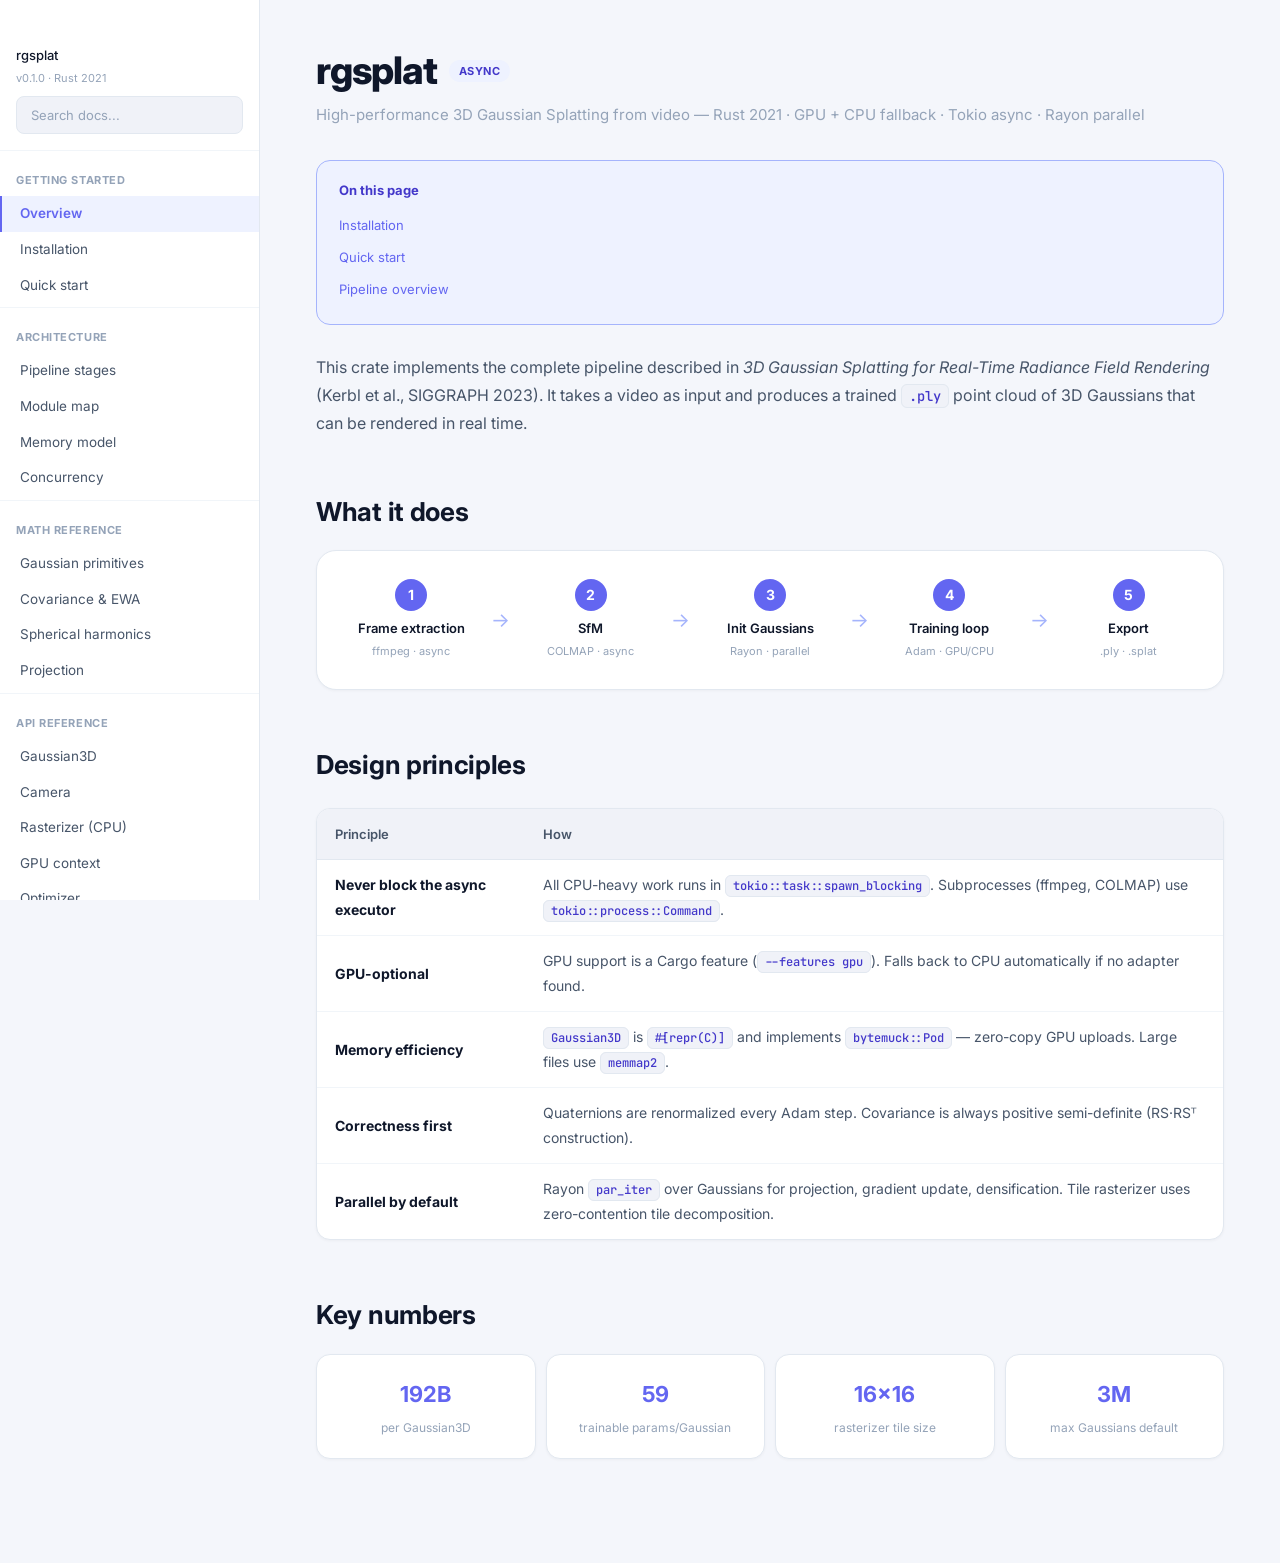
==== docs/index.html @ 570a6348 "renamed" ====
<!DOCTYPE html>
<html lang="en">
<head>
    <meta charset="UTF-8">
    <meta name="viewport" content="width=device-width, initial-scale=1.0">
    <title>Gaussian Splatting — Rust</title>
    <link rel="stylesheet" href="styles.css">
</head>
<body>
    <div class="doc-wrap">
        <nav class="sidebar">
            <div style="padding:16px 16px 8px">
                <div style="font-size:13px;font-weight:500;color:var(--text)">rgsplat</div>
                <div style="font-size:11px;color:var(--text-muted);margin-top:2px">v0.1.0 · Rust 2021</div>
            </div>
            <div class="search-bar">
                <input type="text" placeholder="Search docs..." oninput="searchDocs(this.value)" id="search-inp">
            </div>
            <div class="nav-section">
                <div class="sidebar-title">Getting started</div>
                <div class="nav-link active" onclick="showPage('overview',this)">Overview</div>
                <div class="nav-link" onclick="showPage('install',this)">Installation</div>
                <div class="nav-link" onclick="showPage('quickstart',this)">Quick start</div>
            </div>
            <div class="nav-section">
                <div class="sidebar-title">Architecture</div>
                <div class="nav-link" onclick="showPage('pipeline',this)">Pipeline stages</div>
                <div class="nav-link" onclick="showPage('modules',this)">Module map</div>
                <div class="nav-link" onclick="showPage('memory',this)">Memory model</div>
                <div class="nav-link" onclick="showPage('concurrency',this)">Concurrency</div>
            </div>
            <div class="nav-section">
                <div class="sidebar-title">Math reference</div>
                <div class="nav-link" onclick="showPage('math-gaussian',this)">Gaussian primitives</div>
                <div class="nav-link" onclick="showPage('math-covariance',this)">Covariance & EWA</div>
                <div class="nav-link" onclick="showPage('math-sh',this)">Spherical harmonics</div>
                <div class="nav-link" onclick="showPage('math-projection',this)">Projection</div>
            </div>
            <div class="nav-section">
                <div class="sidebar-title">API reference</div>
                <div class="nav-link" onclick="showPage('api-gaussian',this)">Gaussian3D</div>
                <div class="nav-link" onclick="showPage('api-camera',this)">Camera</div>
                <div class="nav-link" onclick="showPage('api-rasterizer',this)">Rasterizer (CPU)</div>
                <div class="nav-link" onclick="showPage('api-gpu',this)">GPU context</div>
                <div class="nav-link" onclick="showPage('api-optimizer',this)">Optimizer</div>
                <div class="nav-link" onclick="showPage('api-sfm',this)">SfM pipeline</div>
            </div>
            <div class="nav-section">
                <div class="sidebar-title">Shaders</div>
                <div class="nav-link" onclick="showPage('shader-wgsl',this)">splat.wgsl</div>
            </div>
            <div class="nav-section">
                <div class="sidebar-title">Config reference</div>
                <div class="nav-link" onclick="showPage('cfg-train',this)">TrainConfig</div>
                <div class="nav-link" onclick="showPage('cfg-features',this)">Cargo features</div>
            </div>
            <div class="nav-section">
                <div class="sidebar-title">Guides</div>
                <div class="nav-link" onclick="showPage('guide-gpu',this)">GPU vs CPU</div>
                <div class="nav-link" onclick="showPage('guide-python',this)">Python bindings</div>
                <div class="nav-link" onclick="showPage('guide-perf',this)">Performance tuning</div>
            </div>
        </nav>
    
        <main class="content">
    
            <!-- OVERVIEW -->
            <div class="page active" id="page-overview">
                <h1>rgsplat <span class="badge badge-async">async</span></h1>
                <p class="subtitle">High-performance 3D Gaussian Splatting from video — Rust 2021 · GPU + CPU fallback ·
                    Tokio async · Rayon parallel</p>
                <div class="toc">
                    <strong style="font-size:13px">On this page</strong>
                    <ul>
                        <li><a onclick="showPage('install',document.querySelector('[onclick*=install]'))">Installation</a>
                        </li>
                        <li><a onclick="showPage('quickstart',document.querySelector('[onclick*=quickstart]'))">Quick
                                start</a></li>
                        <li><a onclick="showPage('pipeline',document.querySelector('[onclick*=pipeline]'))">Pipeline
                                overview</a></li>
                    </ul>
                </div>
                <p>This crate implements the complete pipeline described in <em>3D Gaussian Splatting for Real-Time Radiance
                        Field Rendering</em> (Kerbl et al., SIGGRAPH 2023). It takes a video as input and produces a trained
                    <code>.ply</code> point cloud of 3D Gaussians that can be rendered in real time.</p>
                <h2>What it does</h2>
                <div class="pipeline-flow">
                    <div class="pf-step">
                        <div class="pf-num">1</div>
                        <div class="pf-name">Frame extraction</div>
                        <div class="pf-detail">ffmpeg · async</div>
                    </div>
                    <div class="pf-arrow">→</div>
                    <div class="pf-step">
                        <div class="pf-num">2</div>
                        <div class="pf-name">SfM</div>
                        <div class="pf-detail">COLMAP · async</div>
                    </div>
                    <div class="pf-arrow">→</div>
                    <div class="pf-step">
                        <div class="pf-num">3</div>
                        <div class="pf-name">Init Gaussians</div>
                        <div class="pf-detail">Rayon · parallel</div>
                    </div>
                    <div class="pf-arrow">→</div>
                    <div class="pf-step">
                        <div class="pf-num">4</div>
                        <div class="pf-name">Training loop</div>
                        <div class="pf-detail">Adam · GPU/CPU</div>
                    </div>
                    <div class="pf-arrow">→</div>
                    <div class="pf-step">
                        <div class="pf-num">5</div>
                        <div class="pf-name">Export</div>
                        <div class="pf-detail">.ply · .splat</div>
                    </div>
                </div>
                <h2>Design principles</h2>
                <div class="table-wrap">
                    <table>
                        <tr>
                            <th>Principle</th>
                            <th>How</th>
                        </tr>
                        <tr>
                            <td><strong>Never block the async executor</strong></td>
                            <td>All CPU-heavy work runs in <code>tokio::task::spawn_blocking</code>. Subprocesses (ffmpeg,
                                COLMAP) use <code>tokio::process::Command</code>.</td>
                        </tr>
                        <tr>
                            <td><strong>GPU-optional</strong></td>
                            <td>GPU support is a Cargo feature (<code>--features gpu</code>). Falls back to CPU
                                automatically if no adapter found.</td>
                        </tr>
                        <tr>
                            <td><strong>Memory efficiency</strong></td>
                            <td><code>Gaussian3D</code> is <code>#[repr(C)]</code> and implements <code>bytemuck::Pod</code>
                                — zero-copy GPU uploads. Large files use <code>memmap2</code>.</td>
                        </tr>
                        <tr>
                            <td><strong>Correctness first</strong></td>
                            <td>Quaternions are renormalized every Adam step. Covariance is always positive semi-definite
                                (RS·RSᵀ construction).</td>
                        </tr>
                        <tr>
                            <td><strong>Parallel by default</strong></td>
                            <td>Rayon <code>par_iter</code> over Gaussians for projection, gradient update, densification.
                                Tile rasterizer uses zero-contention tile decomposition.</td>
                        </tr>
                    </table>
                </div>
                <h2>Key numbers</h2>
                <div style="display:grid;grid-template-columns:repeat(4,1fr);gap:10px;margin:12px 0 24px">
                    <div class="param-card" style="text-align:center">
                        <div style="font-size:20px;font-weight:500;color:var(--accent)">192B</div>
                        <div style="font-size:11px;color:var(--text-muted);margin-top:4px">per Gaussian3D</div>
                    </div>
                    <div class="param-card" style="text-align:center">
                        <div style="font-size:20px;font-weight:500;color:var(--accent)">59</div>
                        <div style="font-size:11px;color:var(--text-muted);margin-top:4px">trainable
                            params/Gaussian</div>
                    </div>
                    <div class="param-card" style="text-align:center">
                        <div style="font-size:20px;font-weight:500;color:var(--accent)">16×16</div>
                        <div style="font-size:11px;color:var(--text-muted);margin-top:4px">rasterizer tile size
                        </div>
                    </div>
                    <div class="param-card" style="text-align:center">
                        <div style="font-size:20px;font-weight:500;color:var(--accent)">3M</div>
                        <div style="font-size:11px;color:var(--text-muted);margin-top:4px">max Gaussians default
                        </div>
                    </div>
                </div>
            </div>
    
            <!-- INSTALL -->
            <div class="page" id="page-install">
                <h1>Installation</h1>
                <p class="subtitle">Prerequisites and build configurations</p>
                <h2>System requirements</h2>
                <div class="table-wrap">
                    <table>
                        <tr>
                            <th>Dependency</th>
                            <th>Required for</th>
                            <th>Install</th>
                        </tr>
                        <tr>
                            <td><code>Rust ≥ 1.75</code></td>
                            <td>Everything</td>
                            <td><code>rustup update stable</code></td>
                        </tr>
                        <tr>
                            <td><code>ffmpeg</code></td>
                            <td>Frame extraction</td>
                            <td><code>apt install ffmpeg</code> / <code>brew install ffmpeg</code></td>
                        </tr>
                        <tr>
                            <td><code>colmap</code></td>
                            <td>Structure from Motion</td>
                            <td><a href="https://colmap.github.io/install.html">colmap.github.io/install</a></td>
                        </tr>
                        <tr>
                            <td><code>OpenBLAS</code></td>
                            <td>ndarray-linalg</td>
                            <td><code>apt install libopenblas-dev</code></td>
                        </tr>
                        <tr>
                            <td>Vulkan / Metal / DX12 driver</td>
                            <td>GPU mode only</td>
                            <td>OS-specific GPU driver</td>
                        </tr>
                        <tr>
                            <td><code>Python ≥ 3.9</code> + maturin</td>
                            <td>Python bindings</td>
                            <td><code>pip install maturin</code></td>
                        </tr>
                    </table>
                </div>
                <h2>Build variants</h2>
                <pre><span class="highlight-cmt"># CPU-only (default, no GPU driver needed)</span>
    cargo build --release
    
    <span class="highlight-cmt"># With GPU support (wgpu / WGSL compute shaders)</span>
    cargo build --release --features gpu
    
    <span class="highlight-cmt"># With ffmpeg bindings (optional, alternative to subprocess approach)</span>
    cargo build --release --features video
    
    <span class="highlight-cmt"># Full build: GPU + video + Python FFI</span>
    cargo build --release --features full
    
    <span class="highlight-cmt"># Python wheel (requires maturin)</span>
    maturin build --release --features python</pre>
                <h2>Add as library dependency</h2>
                <pre>[dependencies]
    rgsplat = { git = <span class="highlight-str">"https://github.com/your-org/rgsplat"</span>, features = [<span class="highlight-str">"gpu"</span>] }</pre>
                <div class="callout">
                    <p>On Linux with NVIDIA GPUs, the Vulkan backend gives the best compute performance. On macOS, wgpu uses
                        Metal automatically — no additional setup needed.</p>
                </div>
            </div>
    
            <!-- QUICKSTART -->
            <div class="page" id="page-quickstart">
                <h1>Quick start</h1>
                <p class="subtitle">From video to trained Gaussians in one call</p>
                <h2>CLI</h2>
                <pre><span class="highlight-cmt"># Basic run (CPU mode)</span>
    rgsplat --input my_scene.mp4 --output ./output
    
    <span class="highlight-cmt"># GPU mode, 2fps extraction, 30k iterations</span>
    rgsplat --input my_scene.mp4 --output ./output --gpu --fps 2 --iters 30000
    
    <span class="highlight-cmt"># Override training hyper-parameters</span>
    rgsplat --input scene.mp4 --output ./out \
      --gpu \
      --lr-position 0.00016 \
      --densify-from 500 \
      --densify-until 15000 \
      --max-gaussians 2000000
    
    <span class="highlight-cmt"># View all flags</span>
    rgsplat --help</pre>
                <h2>Rust API</h2>
                <pre><span class="highlight-kw">use</span> rgsplat::pipeline::{Pipeline, PipelineConfig};
    
    <span class="highlight-kw">#[tokio::main]</span>
    <span class="highlight-kw">async fn</span> <span class="highlight-ty">main</span>() -> anyhow::Result<()> {
        <span class="highlight-kw">let</span> cfg = PipelineConfig::from_video(
            <span class="highlight-str">"scene.mp4"</span>,
            <span class="highlight-str">"./output"</span>,
        );
    
        <span class="highlight-kw">let</span> pipeline = Pipeline::new(cfg).<span class="highlight-kw">await</span>?;
        <span class="highlight-kw">let</span> output_ply = pipeline.run().<span class="highlight-kw">await</span>?;
    
        println!(<span class="highlight-str">"Done: {:?}"</span>, output_ply);
        Ok(())
    }</pre>
                <h2>Customise config</h2>
                <pre><span class="highlight-kw">let mut</span> cfg = PipelineConfig::from_video(<span class="highlight-str">"scene.mp4"</span>, <span class="highlight-str">"./out"</span>);
    cfg.extract_fps = <span class="highlight-num">3.0</span>;          <span class="highlight-cmt">// frames per second to extract</span>
    cfg.use_gpu = <span class="highlight-kw">true</span>;              <span class="highlight-cmt">// enable GPU if available</span>
    cfg.train.num_iterations = <span class="highlight-num">15_000</span>;
    cfg.train.max_gaussians = <span class="highlight-num">1_000_000</span>;
    cfg.bg_color = [<span class="highlight-num">1.0</span>, <span class="highlight-num">1.0</span>, <span class="highlight-num">1.0</span>]; <span class="highlight-cmt">// white background</span>
    cfg.save_interval = <span class="highlight-num">2000</span>;        <span class="highlight-cmt">// checkpoint every 2k iters</span></pre>
                <h2>Expected output layout</h2>
                <pre>output/
    ├── frames/          <span class="highlight-cmt"># Extracted PNG frames</span>
    │   ├── frame_000001.png
    │   └── ...
    ├── colmap/          <span class="highlight-cmt"># COLMAP workspace</span>
    │   ├── colmap.db
    │   └── sparse/0/
    │       ├── cameras.bin
    │       ├── images.bin
    │       └── points3D.bin
    ├── ckpt_005000.ply  <span class="highlight-cmt"># Periodic checkpoints</span>
    ├── ckpt_010000.ply
    └── output.ply       <span class="highlight-cmt"># Final trained splat</span></pre>
            </div>
    
            <!-- PIPELINE STAGES -->
            <div class="page" id="page-pipeline">
                <h1>Pipeline stages</h1>
                <p class="subtitle">What happens inside <code>Pipeline::run()</code></p>
                <h2>Stage 1 — Frame extraction</h2>
                <p>Calls <code>ffmpeg</code> as an async subprocess. Non-blocking: the Tokio runtime handles other tasks
                    while ffmpeg runs.</p>
                <pre>sfm::extract_frames(&video_path, &frames_dir, fps).await?</pre>
                <div class="table-wrap">
                    <table>
                        <tr>
                            <th>Parameter</th>
                            <th>Default</th>
                            <th>Notes</th>
                        </tr>
                        <tr>
                            <td><code>fps</code></td>
                            <td>2.0</td>
                            <td>2 frames/sec balances coverage vs COLMAP cost. Increase for fast-moving scenes.</td>
                        </tr>
                        <tr>
                            <td>Output format</td>
                            <td>PNG (-qscale:v 1)</td>
                            <td>Highest quality; lossless SIFT features.</td>
                        </tr>
                    </table>
                </div>
                <h2>Stage 2 — Structure from Motion (COLMAP)</h2>
                <p>Runs three COLMAP passes in sequence, all as async subprocesses:</p>
                <div class="table-wrap">
                    <table>
                        <tr>
                            <th>Pass</th>
                            <th>COLMAP command</th>
                            <th>What it does</th>
                        </tr>
                        <tr>
                            <td>1</td>
                            <td><code>feature_extractor</code></td>
                            <td>SIFT keypoint detection on every frame</td>
                        </tr>
                        <tr>
                            <td>2</td>
                            <td><code>exhaustive_matcher</code></td>
                            <td>Match features between all frame pairs</td>
                        </tr>
                        <tr>
                            <td>3</td>
                            <td><code>mapper</code></td>
                            <td>Incremental SfM → camera poses + sparse 3D points</td>
                        </tr>
                    </table>
                </div>
                <div class="warn-box">
                    <p>COLMAP is the main bottleneck. For a 100-frame sequence, expect 5–15 minutes on CPU. Use
                        <code>--gpu</code> to enable GPU SIFT and GPU matching — roughly 5× faster.</p>
                </div>
                <h2>Stage 3 — Gaussian initialisation</h2>
                <p>Parses COLMAP binary files (<code>points3D.bin</code>, <code>cameras.bin</code>) and converts each SfM
                    point into a <code>Gaussian3D</code>:</p>
                <div class="table-wrap">
                    <table>
                        <tr>
                            <th>Parameter</th>
                            <th>Initial value</th>
                            <th>Derivation</th>
                        </tr>
                        <tr>
                            <td>Position</td>
                            <td>SfM xyz</td>
                            <td>Direct copy</td>
                        </tr>
                        <tr>
                            <td>Color (SH DC)</td>
                            <td>SfM RGB</td>
                            <td><code>(linear(r) - 0.5) × SH_C0_INV</code></td>
                        </tr>
                        <tr>
                            <td>Scale (isotropic)</td>
                            <td>mean NN distance</td>
                            <td>K=3 nearest neighbours via spatial sort</td>
                        </tr>
                        <tr>
                            <td>Rotation</td>
                            <td>identity quaternion</td>
                            <td>[1, 0, 0, 0]</td>
                        </tr>
                        <tr>
                            <td>Opacity</td>
                            <td>logit(0.1) ≈ −2.2</td>
                            <td>10% opacity, optimised during training</td>
                        </tr>
                    </table>
                </div>
                <h2>Stage 4 — Training loop</h2>
                <p>30 000 iterations (default). Each iteration:</p>
                <pre>Pick random camera → Render (GPU or CPU) → Compute L1+D-SSIM loss
    → Backward pass (per-Gaussian gradients) → Adam step → [Densify/Prune every 100 iters]</pre>
                <p>Key events during training:</p>
                <div class="table-wrap">
                    <table>
                        <tr>
                            <th>Iteration range</th>
                            <th>Event</th>
                        </tr>
                        <tr>
                            <td>500 – 15 000</td>
                            <td>Adaptive densification window (clone + split)</td>
                        </tr>
                        <tr>
                            <td>Every 3 000</td>
                            <td>Opacity reset — forces re-learning of which Gaussians are real</td>
                        </tr>
                        <tr>
                            <td>Every 5 000</td>
                            <td>Checkpoint save to <code>ckpt_NNNNNN.ply</code> (async, non-blocking)</td>
                        </tr>
                    </table>
                </div>
                <h2>Stage 5 — Export</h2>
                <p>Saves a PLY point cloud where each Gaussian is a point with custom properties (position, rotation, scale,
                    opacity, 48 SH coefficients). Compatible with standard Gaussian Splatting viewers.</p>
            </div>
    
            <!-- MODULE MAP -->
            <div class="page" id="page-modules">
                <h1>Module map</h1>
                <p class="subtitle">Every source file and what it owns</p>
                <div class="module-card">
                    <div class="module-title">math</div>
                    <div class="module-path">src/math/mod.rs · src/math/projection.rs · src/math/sh.rs</div>
                    <div class="module-desc">Core mathematical types and functions. <code>Gaussian3D</code> struct,
                        <code>Camera</code>, <code>sigmoid</code>, <code>logit</code>, <code>softplus</code>. No I/O, no
                        async, no allocations beyond struct construction.</div>
                </div>
                <div class="module-card">
                    <div class="module-title">math::projection</div>
                    <div class="module-path">src/math/projection.rs</div>
                    <div class="module-desc">EWA covariance projection (3D → 2D), perspective matrix construction,
                        Gribb-Hartmann frustum plane extraction, sphere-frustum culling, Gaussian screen-space AABB.</div>
                </div>
                <div class="module-card">
                    <div class="module-title">math::sh</div>
                    <div class="module-path">src/math/sh.rs</div>
                    <div class="module-desc">Degree-3 real spherical harmonics evaluation. SH constants <code>SH_C0</code>,
                        <code>SH_C1</code>, <code>SH_C2[5]</code>, <code>SH_C3[7]</code>. <code>eval_sh_deg3</code> takes 48
                        coefficients and a view direction, returns RGB.</div>
                </div>
                <div class="module-card">
                    <div class="module-title">cpu::rasterizer</div>
                    <div class="module-path">src/cpu/rasterizer.rs</div>
                    <div class="module-desc">Tile-based alpha-compositing Gaussian rasterizer. Projects all Gaussians, sorts
                        by depth, decomposes screen into 16×16 tiles, assigns Gaussians to tiles, Rayon-parallel raster per
                        tile. Returns a <code>Framebuffer</code> (RGBA f32 linear).</div>
                </div>
                <div class="module-card">
                    <div class="module-title">gpu</div>
                    <div class="module-path">src/gpu/mod.rs · src/gpu/context.rs</div>
                    <div class="module-desc">wgpu device/queue initialisation, buffer upload helpers, async GPU readback.
                        Feature-gated behind <code>--features gpu</code>. <code>gpu_available()</code> probes the system
                        without panicking.</div>
                </div>
                <div class="module-card">
                    <div class="module-title">pipeline::sfm</div>
                    <div class="module-path">src/pipeline/sfm.rs</div>
                    <div class="module-desc">Frame extraction (ffmpeg), COLMAP invocation, COLMAP binary parser
                        (<code>points3D.bin</code>, <code>cameras.bin</code>), Gaussian initialisation from SfM points
                        including nearest-neighbour scale estimation.</div>
                </div>
                <div class="module-card">
                    <div class="module-title">pipeline::optimizer</div>
                    <div class="module-path">src/pipeline/optimizer.rs</div>
                    <div class="module-desc">Adam optimiser state (<code>AdamState</code>), <code>adam_step</code>, adaptive
                        densification (<code>densify_and_prune</code>: split + clone + prune), opacity reset.
                        <code>TrainConfig</code> with all hyper-parameters.</div>
                </div>
                <div class="module-card">
                    <div class="module-title">pipeline (orchestrator)</div>
                    <div class="module-path">src/pipeline/mod.rs</div>
                    <div class="module-desc">Top-level <code>Pipeline</code> struct. Owns <code>PipelineConfig</code> and
                        optional <code>GpuContext</code>. <code>Pipeline::run()</code> sequences all 5 stages. All heavy
                        work dispatched with <code>spawn_blocking</code>.</div>
                </div>
                <div class="module-card">
                    <div class="module-title">shaders/splat.wgsl</div>
                    <div class="module-path">shaders/splat.wgsl</div>
                    <div class="module-desc">WGSL compute shader with two entry points: <code>@compute fn project</code>
                        (Gaussian → SplatInfo2D, 256 threads/workgroup) and <code>@compute fn rasterize</code> (tile raster,
                        16×16 threads/workgroup).</div>
                </div>
            </div>
    
            <!-- MEMORY MODEL -->
            <div class="page" id="page-memory">
                <h1>Memory model</h1>
                <p class="subtitle">How data is stored and moved through the pipeline</p>
                <h2>Gaussian3D memory layout</h2>
                <p><code>Gaussian3D</code> is <code>#[repr(C)]</code> with explicit field ordering to minimise padding and
                    allow zero-copy GPU uploads via <code>bytemuck::Pod</code>.</p>
                <div class="table-wrap">
                    <table>
                        <tr>
                            <th>Field</th>
                            <th>Type</th>
                            <th>Bytes</th>
                            <th>Purpose</th>
                        </tr>
                        <tr>
                            <td><code>position</code></td>
                            <td>[f32; 3]</td>
                            <td>12</td>
                            <td>World-space centre μ</td>
                        </tr>
                        <tr>
                            <td><code>opacity_logit</code></td>
                            <td>f32</td>
                            <td>4</td>
                            <td>Pre-sigmoid opacity (avoids gradient vanishing)</td>
                        </tr>
                        <tr>
                            <td><code>rotation</code></td>
                            <td>[f32; 4]</td>
                            <td>16</td>
                            <td>Unit quaternion [w,x,y,z]</td>
                        </tr>
                        <tr>
                            <td><code>log_scale</code></td>
                            <td>[f32; 3]</td>
                            <td>12</td>
                            <td>Log scale — exp gives positive scale</td>
                        </tr>
                        <tr>
                            <td><em>(padding)</em></td>
                            <td>—</td>
                            <td>4</td>
                            <td>Align to 16B for GPU vec4 alignment</td>
                        </tr>
                        <tr>
                            <td><code>sh_coeffs</code></td>
                            <td>[f32; 48]</td>
                            <td>192</td>
                            <td>16 SH coefficients × 3 RGB channels</td>
                        </tr>
                        <tr>
                            <td colspan="2"><strong>Total</strong></td>
                            <td><strong>240B</strong></td>
                            <td></td>
                        </tr>
                    </table>
                </div>
                <h2>Allocation strategy</h2>
                <div class="table-wrap">
                    <table>
                        <tr>
                            <th>Data</th>
                            <th>Strategy</th>
                            <th>Why</th>
                        </tr>
                        <tr>
                            <td>Gaussian array</td>
                            <td><code>Vec&lt;Gaussian3D&gt;</code></td>
                            <td>Contiguous — good cache locality, SIMD-friendly, direct GPU upload with
                                <code>bytemuck::cast_slice</code></td>
                        </tr>
                        <tr>
                            <td>Adam state (m1/m2)</td>
                            <td><code>Vec&lt;f32&gt;</code> flat arrays</td>
                            <td>Indexed as <code>[gaussian_idx * 59 + param_idx]</code> — avoids pointer indirection</td>
                        </tr>
                        <tr>
                            <td>Framebuffer</td>
                            <td><code>Vec&lt;f32&gt;</code> RGBA</td>
                            <td>Single allocation, passed to GPU or tile rasterizer</td>
                        </tr>
                        <tr>
                            <td>Large binary files (COLMAP)</td>
                            <td><code>memmap2::Mmap</code></td>
                            <td>OS-managed paging — only touched pages loaded into RAM</td>
                        </tr>
                        <tr>
                            <td>Tile pixel buffers</td>
                            <td>Stack (<code>[f32; 16×16×4]</code>)</td>
                            <td>Per-rayon-thread, no heap allocation in hot loop</td>
                        </tr>
                    </table>
                </div>
                <h2>GPU buffer flow</h2>
                <pre>Vec&lt;Gaussian3D&gt;
      → bytemuck::cast_slice (zero-copy view)
      → wgpu STORAGE buffer (COPY_DST | COPY_SRC)
      → compute shader: project pass
      → SplatInfo2D STORAGE buffer
      → radix sort (depth keys)
      → compute shader: rasterize pass
      → texture_storage_2d (rgba8unorm)
      → readback buffer (MAP_READ)
      → Vec&lt;u8&gt; on CPU</pre>
                <div class="callout">
                    <p>GPU buffer uploads use <code>DeviceExt::create_buffer_init</code> — one <code>memcpy</code> from CPU
                        slice to VRAM, no intermediate staging buffer allocation needed in application code.</p>
                </div>
            </div>
    
            <!-- CONCURRENCY -->
            <div class="page" id="page-concurrency">
                <h1>Concurrency model</h1>
                <p class="subtitle">How the pipeline stays non-blocking end-to-end</p>
                <h2>Thread roles</h2>
                <div class="table-wrap">
                    <table>
                        <tr>
                            <th>Thread pool</th>
                            <th>Used for</th>
                            <th>Size</th>
                        </tr>
                        <tr>
                            <td>Tokio async executor</td>
                            <td>Orchestration, subprocess I/O, GPU submission futures</td>
                            <td>Tokio default (num CPUs)</td>
                        </tr>
                        <tr>
                            <td>Tokio blocking pool</td>
                            <td>CPU-heavy Rust code: projection, Adam step, densification, parsing</td>
                            <td>512 (Tokio default max)</td>
                        </tr>
                        <tr>
                            <td>Rayon thread pool</td>
                            <td>Data parallelism within a blocking task: <code>par_iter</code> over Gaussians, tile
                                rasterizer</td>
                            <td>num CPUs</td>
                        </tr>
                    </table>
                </div>
                <h2>Key async boundaries</h2>
                <pre><span class="highlight-cmt">// This blocks the thread for ~minutes — must be spawn_blocking</span>
    <span class="highlight-kw">let</span> (gaussians, cameras) = tokio::task::spawn_blocking(<span class="highlight-kw">move</span> || {
        load_sfm_output(&workspace)
    }).await??;
    
    <span class="highlight-cmt">// Render runs in blocking pool, GPU future awaits in async context</span>
    <span class="highlight-kw">let</span> rendered = task::spawn_blocking(<span class="highlight-kw">move</span> || {
        cpu::rasterizer::rasterize(&gaussians, &camera, bg)
    }).await?;
    
    <span class="highlight-cmt">// Checkpoint saves don't block the training loop</span>
    task::spawn(async <span class="highlight-kw">move</span> {
        task::spawn_blocking(<span class="highlight-kw">move</span> || save_ply(&g, &path)).await
    });</pre>
                <h2>Tile rasterizer zero-contention design</h2>
                <p>The screen is divided into 16×16 tiles. Each tile writes to a disjoint range of the output pixel buffer.
                    Rayon iterates over tiles in parallel with no mutexes needed — a single <code>unsafe</code> pointer
                    write is used with a safety invariant that's trivially verified (each pixel belongs to exactly one
                    tile).</p>
                <div class="callout">
                    <p>The unsafe tile write is the only <code>unsafe</code> block in the codebase. It replaces what would
                        otherwise be per-pixel <code>Mutex</code> contention with a guaranteed-disjoint memory partition.
                    </p>
                </div>
            </div>
    
            <!-- MATH: GAUSSIAN PRIMITIVES -->
            <div class="page" id="page-math-gaussian">
                <h1>Gaussian primitives</h1>
                <p class="subtitle">The mathematical object at the core of 3DGS</p>
                <h2>The 3D Gaussian function</h2>
                <p>Each scene primitive is a 3D Gaussian density function centred at μ with covariance Σ:</p>
                <div class="math-block">G(x) = exp(−½ (x − μ)ᵀ Σ⁻¹ (x − μ))</div>
                <h2>Covariance factorisation</h2>
                <p>Σ is parameterised as the product of a rotation matrix R and a diagonal scale matrix S, ensuring Σ is
                    always positive semi-definite:</p>
                <div class="math-block">Σ = R · S · Sᵀ · Rᵀ = (RS)(RS)ᵀ</div>
                <p>In code, R is stored as a unit quaternion and S as log-scale (so optimisation can take unconstrained
                    steps):</p>
                <pre><span class="highlight-cmt">// Decode scale: always positive</span>
    s = [log_scale[0].exp(), log_scale[1].exp(), log_scale[2].exp()]
    
    <span class="highlight-cmt">// Decode opacity: always in (0, 1)</span>
    α = sigmoid(opacity_logit) = 1 / (1 + exp(−opacity_logit))</pre>
                <h2>Why logit/log parameterisation?</h2>
                <p>Adam takes unconstrained gradient steps. If we stored opacity directly as a float in (0,1), a gradient
                    step could push it outside the valid range. Storing the logit (inverse sigmoid) means any real number is
                    valid, and we decode to (0,1) at evaluation time. Same for scale — storing log-scale means any real
                    number decodes to a positive scale via <code>exp</code>.</p>
                <h2>Trainable parameters per Gaussian</h2>
                <div class="table-wrap">
                    <table>
                        <tr>
                            <th>Parameter</th>
                            <th>Raw storage</th>
                            <th>Decoded form</th>
                            <th>Count</th>
                        </tr>
                        <tr>
                            <td>Position μ</td>
                            <td>f32[3]</td>
                            <td>World xyz</td>
                            <td>3</td>
                        </tr>
                        <tr>
                            <td>Rotation</td>
                            <td>f32[4] quaternion</td>
                            <td>3×3 rotation matrix R</td>
                            <td>4</td>
                        </tr>
                        <tr>
                            <td>Scale</td>
                            <td>f32[3] log</td>
                            <td>exp → positive scale</td>
                            <td>3</td>
                        </tr>
                        <tr>
                            <td>Opacity</td>
                            <td>f32 logit</td>
                            <td>sigmoid → (0,1)</td>
                            <td>1</td>
                        </tr>
                        <tr>
                            <td>SH coefficients</td>
                            <td>f32[48]</td>
                            <td>16 coeffs × 3 channels</td>
                            <td>48</td>
                        </tr>
                        <tr>
                            <td colspan="3"><strong>Total</strong></td>
                            <td><strong>59</strong></td>
                        </tr>
                    </table>
                </div>
            </div>
    
            <!-- MATH: COVARIANCE & EWA -->
            <div class="page" id="page-math-covariance">
                <h1>Covariance projection (EWA)</h1>
                <p class="subtitle">Mapping 3D Gaussian ellipsoids to 2D screen splats</p>
                <h2>The EWA splatting formula</h2>
                <p>Based on Zwicker et al. 2001. The 2D screen covariance is:</p>
                <div class="math-block">Σ′₂D = J · W · Σ₃D · Wᵀ · Jᵀ</div>
                <p>where W is the view rotation (upper-left 3×3 of the view matrix) and J is the affine approximation
                    Jacobian of the perspective projection at the Gaussian centre:</p>
                <div class="math-block">J = [ fx/tz 0 −fx·tx/tz² ]<br> [ 0 fy/tz −fy·ty/tz² ]<br> [ 0 0 0 ]</div>
                <h2>Conic representation</h2>
                <p>For rasterization, we store the inverse 2×2 covariance (the <em>conic</em>) to avoid a matrix inverse at
                    every pixel:</p>
                <div class="math-block">Σ⁻¹ = 1/det · [ c −b ] where Σ = [ a b ]<br> [ −b a ] [ b c ]</div>
                <p>Gaussian evaluation at pixel (dx, dy) from the centre:</p>
                <div class="math-block">power = −½ (a·dx² + 2b·dx·dy + c·dy²)<br>alpha = σ(opacity_logit) · exp(power)</div>
                <h2>Low-pass anti-aliasing filter</h2>
                <p>A 0.3-pixel constant is added to the diagonal of Σ′₂D before inversion. This prevents Gaussian splats
                    from becoming sub-pixel (infinitely sharp) and causing aliasing:</p>
                <pre>sigma_2d[(0,0)] += <span class="highlight-num">0.3</span>;
    sigma_2d[(1,1)] += <span class="highlight-num">0.3</span>;</pre>
                <h2>Screen-space AABB</h2>
                <p>The tight bounding box of the Gaussian splat (n_sigma = 3, covering 99.7% of density) is computed from
                    the eigenvalues of the 2×2 covariance:</p>
                <pre>mid = (a + c) / 2
    disc = sqrt(((a−c)/2)² + b²)
    λ₁ = mid + disc  (largest eigenvalue)
    λ₂ = mid − disc
    r = n_sigma × sqrt(max(λ₁, λ₂))</pre>
            </div>
    
            <!-- MATH: SH -->
            <div class="page" id="page-math-sh">
                <h1>Spherical harmonics</h1>
                <p class="subtitle">View-dependent colour via degree-3 real SH basis</p>
                <h2>What SH gives us</h2>
                <p>Each Gaussian can emit different colour depending on the viewing direction — mimicking specular
                    highlights, subsurface scattering, and non-Lambertian surfaces. The colour for view direction
                    <strong>d</strong> is:</p>
                <div class="math-block">c(d) = Σ_{l=0}^{3} Σ_{m=−l}^{l} k_{lm} · Y_{lm}(d)</div>
                <h2>Coefficient layout</h2>
                <p>48 floats per Gaussian: 16 SH coefficients × 3 RGB channels, stored channel-major:</p>
                <pre>sh_coeffs[0..16]  = Red channel (l=0 to l=3)
    sh_coeffs[16..32] = Green channel
    sh_coeffs[32..48] = Blue channel</pre>
                <h2>Degree 0 (DC term)</h2>
                <p>The degree-0 term gives a view-independent base colour:</p>
                <div class="math-block">c_dc = 0.5 + SH_C0 · k₀₀, SH_C0 = 1 / (2√π) ≈ 0.2821</div>
                <h2>Constants</h2>
                <div class="table-wrap">
                    <table>
                        <tr>
                            <th>Degree</th>
                            <th>Count</th>
                            <th>Constant(s)</th>
                        </tr>
                        <tr>
                            <td>l=0</td>
                            <td>1</td>
                            <td><code>SH_C0 = 0.28209479</code></td>
                        </tr>
                        <tr>
                            <td>l=1</td>
                            <td>3</td>
                            <td><code>SH_C1 = 0.48860251</code></td>
                        </tr>
                        <tr>
                            <td>l=2</td>
                            <td>5</td>
                            <td><code>SH_C2[0..5]</code></td>
                        </tr>
                        <tr>
                            <td>l=3</td>
                            <td>7</td>
                            <td><code>SH_C3[0..7]</code></td>
                        </tr>
                    </table>
                </div>
                <h2>Learning rate</h2>
                <p>Higher-degree SH coefficients use a 20× smaller learning rate than the DC term, preventing high-frequency
                    colour noise from appearing early in training:</p>
                <pre>lr_sh_dc   = <span class="highlight-num">0.0025</span>
    lr_sh_rest = lr_sh_dc / <span class="highlight-num">20.0</span> = <span class="highlight-num">0.000125</span></pre>
            </div>
    
            <!-- MATH: PROJECTION -->
            <div class="page" id="page-math-projection">
                <h1>Camera & projection</h1>
                <p class="subtitle">Pinhole camera model, NDC mapping, frustum culling</p>
                <h2>Pinhole camera model</h2>
                <div class="table-wrap">
                    <table>
                        <tr>
                            <th>Symbol</th>
                            <th>Field</th>
                            <th>Meaning</th>
                        </tr>
                        <tr>
                            <td>fx, fy</td>
                            <td><code>Camera.fx / fy</code></td>
                            <td>Focal lengths in pixels</td>
                        </tr>
                        <tr>
                            <td>cx, cy</td>
                            <td><code>Camera.cx / cy</code></td>
                            <td>Principal point (image centre)</td>
                        </tr>
                        <tr>
                            <td>W, H</td>
                            <td><code>Camera.width / height</code></td>
                            <td>Image resolution in pixels</td>
                        </tr>
                        <tr>
                            <td>R, t</td>
                            <td><code>Camera.c2w</code> upper 3×3, col 3</td>
                            <td>Camera-to-world rotation + translation</td>
                        </tr>
                        <tr>
                            <td>k1, k2, k3</td>
                            <td><code>Camera.distortion</code></td>
                            <td>Radial distortion (currently unused in rasterizer)</td>
                        </tr>
                    </table>
                </div>
                <h2>Perspective projection</h2>
                <p>World point P → screen pixel (sx, sy):</p>
                <div class="math-block">p_cam = view · [P, 1]ᵀ<br>sx = fx · p_cam.x / p_cam.z + cx<br>sy = fy · p_cam.y /
                    p_cam.z + cy</div>
                <h2>NDC projection matrix</h2>
                <p>OpenCV-convention pinhole camera to OpenGL NDC (for wgpu):</p>
                <div class="math-block">[ 2fx/W 0 (W−2cx)/W 0 ]<br>[ 0 −2fy/H (H−2cy)/H 0 ]<br>[ 0 0 −(f+n)/(f−n) −2fn/(f−n)
                    ]<br>[ 0 0 −1 0 ]</div>
                <h2>Frustum culling</h2>
                <p>Six planes extracted from the MVP matrix (Gribb-Hartmann method). Sphere test using Gaussian position and
                    bounding radius keeps only visible Gaussians. Reduces GPU/CPU work proportionally to scene complexity.
                </p>
            </div>
    
            <!-- API: Gaussian3D -->
            <div class="page" id="page-api-gaussian">
                <h1>Gaussian3D</h1>
                <p class="subtitle"><code>src/math/mod.rs</code> · <code>#[repr(C)]</code> ·
                    <code>impl Pod + Zeroable</code></p>
                <h2>Fields</h2>
                <div
                    style="background:var(--surface-soft);border:0.5px solid var(--border);border-radius:var(--radius-md);padding:12px 16px;margin-bottom:20px">
                    <div class="struct-field"><span class="field-name">position</span><span class="field-type">[f32;
                            3]</span><span class="field-desc">World-space centre μ. Directly optimised by Adam.</span></div>
                    <div class="struct-field"><span class="field-name">opacity_logit</span><span
                            class="field-type">f32</span><span class="field-desc">Pre-sigmoid opacity. Decode:
                            <code>sigmoid(opacity_logit)</code></span></div>
                    <div class="struct-field"><span class="field-name">rotation</span><span class="field-type">[f32;
                            4]</span><span class="field-desc">Unit quaternion [w, x, y, z]. Renormalised every Adam
                            step.</span></div>
                    <div class="struct-field"><span class="field-name">log_scale</span><span class="field-type">[f32;
                            3]</span><span class="field-desc">Log scale per axis. Decode:
                            <code>[log_scale[i].exp()]</code></span></div>
                    <div class="struct-field"><span class="field-name">sh_coeffs</span><span class="field-type">[f32;
                            48]</span><span class="field-desc">16 SH coefficients × 3 RGB channels. Channel-major
                            layout.</span></div>
                </div>
                <h2>Methods</h2>
                <pre><span class="highlight-cmt">// Constructor: identity rotation, small scale, low opacity</span>
    <span class="highlight-kw">fn</span> new(position: [f32; 3]) -> Gaussian3D
    
    <span class="highlight-cmt">// Decode opacity from logit space → (0, 1)</span>
    <span class="highlight-kw">fn</span> opacity(&self) -> f32
    
    <span class="highlight-cmt">// Decode scale from log space → (0, ∞)</span>
    <span class="highlight-kw">fn</span> scale(&self) -> [f32; 3]
    
    <span class="highlight-cmt">// Decode rotation quaternion as nalgebra UnitQuaternion</span>
    <span class="highlight-kw">fn</span> rotation_quat(&self) -> UnitQuaternion&lt;f32&gt;
    
    <span class="highlight-cmt">// Build 3×3 world-space covariance Σ = R·S·Sᵀ·Rᵀ</span>
    <span class="highlight-kw">fn</span> covariance_3d(&self) -> Matrix3&lt;f32&gt;
    
    <span class="highlight-cmt">// Project 3D covariance to 2D screen space</span>
    <span class="highlight-kw">fn</span> projected_covariance_2d(&self, view: &Matrix4&lt;f32&gt;, focal: (f32,f32)) -> Matrix3&lt;f32&gt;
    
    <span class="highlight-cmt">// Get base (view-independent) colour from DC SH coefficient</span>
    <span class="highlight-kw">fn</span> base_color(&self) -> [f32; 3]</pre>
            </div>
    
            <!-- API: Camera -->
            <div class="page" id="page-api-camera">
                <h1>Camera</h1>
                <p class="subtitle"><code>src/math/mod.rs</code> · Pinhole camera model</p>
                <h2>Fields</h2>
                <div
                    style="background:var(--surface-soft);border:0.5px solid var(--border);border-radius:var(--radius-md);padding:12px 16px;margin-bottom:20px">
                    <div class="struct-field"><span class="field-name">width, height</span><span
                            class="field-type">u32</span><span class="field-desc">Image resolution in pixels</span></div>
                    <div class="struct-field"><span class="field-name">fx, fy</span><span class="field-type">f32</span><span
                            class="field-desc">Focal lengths in pixels</span></div>
                    <div class="struct-field"><span class="field-name">cx, cy</span><span class="field-type">f32</span><span
                            class="field-desc">Principal point — typically (width/2, height/2)</span></div>
                    <div class="struct-field"><span class="field-name">c2w</span><span
                            class="field-type">[[f32;4];4]</span><span class="field-desc">Camera-to-world 4×4 homogeneous
                            transform</span></div>
                    <div class="struct-field"><span class="field-name">distortion</span><span class="field-type">[f32;
                            3]</span><span class="field-desc">Radial distortion coefficients [k1, k2, k3]. Currently parsed
                            but not applied in rasterizer.</span></div>
                </div>
                <h2>Methods</h2>
                <pre><span class="highlight-cmt">// World-to-camera matrix (inverse of c2w)</span>
    <span class="highlight-kw">fn</span> view_matrix(&self) -> Matrix4&lt;f32&gt;
    
    <span class="highlight-cmt">// Perspective projection matrix for NDC mapping</span>
    <span class="highlight-kw">fn</span> projection_matrix(&self, near: f32, far: f32) -> Matrix4&lt;f32&gt;
    
    <span class="highlight-cmt">// (fx, fy) focal length pair</span>
    <span class="highlight-kw">fn</span> focal(&self) -> (f32, f32)</pre>
            </div>
    
            <!-- API: RASTERIZER -->
            <div class="page" id="page-api-rasterizer">
                <h1>CPU rasterizer</h1>
                <p class="subtitle"><code>src/cpu/rasterizer.rs</code> · Tile-based, Rayon-parallel <span
                        class="badge badge-cpu">CPU</span></p>
                <h2>rasterize()</h2>
                <pre><span class="highlight-kw">pub fn</span> rasterize(
        gaussians: &[Gaussian3D],
        camera: &Camera,
        bg_color: [f32; 3],
    ) -> Framebuffer</pre>
                <p>Main entry point. Must be called from <code>tokio::task::spawn_blocking</code> — it blocks the calling
                    thread.</p>
                <h2>Algorithm</h2>
                <div class="table-wrap">
                    <table>
                        <tr>
                            <th>Step</th>
                            <th>Work</th>
                            <th>Parallelism</th>
                        </tr>
                        <tr>
                            <td>1. Project</td>
                            <td>Each Gaussian → SplatInfo2D (screen pos, conic, colour, AABB)</td>
                            <td>Rayon par_iter</td>
                        </tr>
                        <tr>
                            <td>2. Sort</td>
                            <td>Back-to-front by depth (unstable sort)</td>
                            <td>Single-threaded</td>
                        </tr>
                        <tr>
                            <td>3. Tile assign</td>
                            <td>Each splat's tile-space AABB → tile lists</td>
                            <td>Single-threaded</td>
                        </tr>
                        <tr>
                            <td>4. Rasterize</td>
                            <td>Per tile: alpha-composite front-to-back with early termination at T < 0.0001</td>
                            <td>Rayon par_iter over tiles</td>
                        </tr>
                    </table>
                </div>
                <h2>Framebuffer</h2>
                <pre><span class="highlight-kw">pub struct</span> Framebuffer {
        <span class="highlight-kw">pub</span> width: usize,
        <span class="highlight-kw">pub</span> height: usize,
        <span class="highlight-kw">pub</span> data: Vec&lt;f32&gt;,  <span class="highlight-cmt">// RGBA linear, row-major</span>
    }
    
    <span class="highlight-cmt">// Convert linear → sRGB u8 for PNG export</span>
    <span class="highlight-kw">fn</span> to_u8_srgb(&self) -> Vec&lt;u8&gt;</pre>
                <h2>Constants</h2>
                <div class="table-wrap">
                    <table>
                        <tr>
                            <th>Constant</th>
                            <th>Value</th>
                            <th>Purpose</th>
                        </tr>
                        <tr>
                            <td><code>TILE_SIZE</code></td>
                            <td>16</td>
                            <td>16×16 pixel tiles — matches GPU warp width</td>
                        </tr>
                        <tr>
                            <td><code>ALPHA_THRESHOLD</code></td>
                            <td>1/255</td>
                            <td>Skip sub-visible Gaussians</td>
                        </tr>
                        <tr>
                            <td><code>TRANSMITTANCE_STOP</code></td>
                            <td>0.0001</td>
                            <td>Early ray termination — pixel is full</td>
                        </tr>
                    </table>
                </div>
            </div>
    
            <!-- API: GPU -->
            <div class="page" id="page-api-gpu">
                <h1>GPU context</h1>
                <p class="subtitle"><code>src/gpu/context.rs</code> · wgpu device management <span
                        class="badge badge-gpu">GPU</span></p>
                <div class="warn-box">
                    <p>Requires <code>--features gpu</code>. Compiles to a stub that returns an error at runtime if the
                        feature is not enabled.</p>
                </div>
                <h2>GpuContext::new()</h2>
                <pre><span class="highlight-kw">pub async fn</span> new() -> Result&lt;GpuContext&gt;</pre>
                <p>Requests a high-performance adapter (discrete GPU preferred). Logs the adapter name and backend. Returns
                    error if no compatible GPU is found — callers should fall back to CPU.</p>
                <h2>Buffer helpers</h2>
                <pre><span class="highlight-cmt">// Upload Vec data → STORAGE | COPY_DST | COPY_SRC buffer</span>
    <span class="highlight-kw">fn</span> upload_buffer&lt;T: Pod&gt;(&self, data: &[T], label: &str) -> Buffer
    
    <span class="highlight-cmt">// Allocate empty output buffer</span>
    <span class="highlight-kw">fn</span> output_buffer(&self, size_bytes: u64, label: &str) -> Buffer
    
    <span class="highlight-cmt">// Staging buffer for GPU→CPU readback</span>
    <span class="highlight-kw">fn</span> readback_buffer(&self, size_bytes: u64) -> Buffer
    
    <span class="highlight-cmt">// Submit command encoder and poll until complete</span>
    <span class="highlight-kw">async fn</span> submit_and_wait(&self, encoder: CommandEncoder)
    
    <span class="highlight-cmt">// Read GPU buffer back to CPU Vec</span>
    <span class="highlight-kw">async fn</span> readback&lt;T: Pod + Clone&gt;(&self, buf: &Buffer, count: usize) -> Vec&lt;T&gt;</pre>
                <h2>gpu_available()</h2>
                <pre><span class="highlight-kw">pub async fn</span> gpu_available() -> bool</pre>
                <p>Safe probe — does not panic if no GPU exists. Use this before calling <code>GpuContext::new()</code> if
                    you want to suppress the error log on headless machines.</p>
            </div>
    
            <!-- API: OPTIMIZER -->
            <div class="page" id="page-api-optimizer">
                <h1>Optimizer</h1>
                <p class="subtitle"><code>src/pipeline/optimizer.rs</code> · Adam + densification</p>
                <h2>adam_step()</h2>
                <pre><span class="highlight-kw">pub fn</span> adam_step(
        gaussians: &<span class="highlight-kw">mut</span> [Gaussian3D],
        grads: &[GaussianGrad],
        state: &<span class="highlight-kw">mut</span> AdamState,
        cfg: &TrainConfig,
    )</pre>
                <p>Updates all Gaussian parameters using the Adam algorithm with bias correction. Quaternions are
                    renormalised after every step. Parallelised over Gaussians with Rayon.</p>
                <h2>AdamState</h2>
                <pre><span class="highlight-kw">pub struct</span> AdamState {
        <span class="highlight-kw">pub</span> m1: Vec&lt;f32&gt;,          <span class="highlight-cmt">// first moment, shape [N × 59]</span>
        <span class="highlight-kw">pub</span> m2: Vec&lt;f32&gt;,          <span class="highlight-cmt">// second moment</span>
        <span class="highlight-kw">pub</span> grad_accum: Vec&lt;f32&gt;,  <span class="highlight-cmt">// accumulated screen gradient norm</span>
        <span class="highlight-kw">pub</span> grad_denom: Vec&lt;u32&gt;,  <span class="highlight-cmt">// count for average</span>
        <span class="highlight-kw">pub</span> t: usize,              <span class="highlight-cmt">// iteration (for bias correction)</span>
    }</pre>
                <h2>densify_and_prune()</h2>
                <pre><span class="highlight-kw">pub fn</span> densify_and_prune(
        gaussians: &<span class="highlight-kw">mut</span> Vec&lt;Gaussian3D&gt;,
        state: &<span class="highlight-kw">mut</span> AdamState,
        cfg: &TrainConfig,
        scene_extent: f32,
    )</pre>
                <div class="table-wrap">
                    <table>
                        <tr>
                            <th>Action</th>
                            <th>Condition</th>
                            <th>Effect</th>
                        </tr>
                        <tr>
                            <td>Clone</td>
                            <td>High 2D gradient AND small scale</td>
                            <td>Add a copy near the original — fills under-reconstructed regions</td>
                        </tr>
                        <tr>
                            <td>Split</td>
                            <td>High 2D gradient AND large scale</td>
                            <td>Replace with 2 smaller Gaussians along the major axis</td>
                        </tr>
                        <tr>
                            <td>Prune (opacity)</td>
                            <td>α < prune_opacity_thresh</td>
                            <td>Remove transparent Gaussians</td>
                        </tr>
                        <tr>
                            <td>Prune (size)</td>
                            <td>max_scale > 0.1 × scene_extent</td>
                            <td>Remove outlier-sized Gaussians</td>
                        </tr>
                    </table>
                </div>
                <h2>GaussianGrad</h2>
                <pre><span class="highlight-kw">pub struct</span> GaussianGrad {
        <span class="highlight-kw">pub</span> d_position:      [f32; 3],
        <span class="highlight-kw">pub</span> d_rotation:      [f32; 4],
        <span class="highlight-kw">pub</span> d_log_scale:     [f32; 3],
        <span class="highlight-kw">pub</span> d_opacity_logit: f32,
        <span class="highlight-kw">pub</span> d_sh:            [f32; 48],
        <span class="highlight-kw">pub</span> screen_grad_norm: f32,   <span class="highlight-cmt">// for densification threshold</span>
    }</pre>
            </div>
    
            <!-- API: SFM -->
            <div class="page" id="page-api-sfm">
                <h1>SfM pipeline</h1>
                <p class="subtitle"><code>src/pipeline/sfm.rs</code> · Frame extraction, COLMAP, point cloud parsing</p>
                <h2>extract_frames()</h2>
                <pre><span class="highlight-kw">pub async fn</span> extract_frames(
        video_path: &Path,
        output_dir: &Path,
        fps: f32,
    ) -> Result&lt;Vec&lt;PathBuf&gt;&gt;</pre>
                <p>Spawns ffmpeg as a <code>tokio::process::Command</code>. Non-blocking.</p>
                <h2>run_colmap()</h2>
                <pre><span class="highlight-kw">pub async fn</span> run_colmap(
        image_dir: &Path,
        workspace_dir: &Path,
        use_gpu: bool,
    ) -> Result&lt;()&gt;</pre>
                <p>Runs three COLMAP commands in sequence. Each is awaited independently — if one fails, the pipeline
                    surfaces the error immediately.</p>
                <h2>parse_points3d_bin()</h2>
                <pre><span class="highlight-kw">pub fn</span> parse_points3d_bin(data: &[u8]) -> Result&lt;Vec&lt;SfMPoint&gt;&gt;</pre>
                <p>Parses COLMAP's binary <code>points3D.bin</code> format. Track data (image observations) is skipped.
                    Returns <code>SfMPoint</code> with xyz, RGB, reprojection error, and track length.</p>
                <h2>gaussians_from_sfm()</h2>
                <pre><span class="highlight-kw">pub fn</span> gaussians_from_sfm(points: &[SfMPoint]) -> Vec&lt;Gaussian3D&gt;</pre>
                <p>Converts SfM point cloud to initial Gaussians. Computes per-point initial scale from K=3
                    nearest-neighbour distances using a spatial sort for O(n log n) complexity.</p>
            </div>
    
            <!-- SHADER: WGSL -->
            <div class="page" id="page-shader-wgsl">
                <h1>splat.wgsl</h1>
                <p class="subtitle"><code>shaders/splat.wgsl</code> · WGSL compute shader · Two-pass GPU pipeline <span
                        class="badge badge-gpu">GPU</span></p>
                <h2>Entry points</h2>
                <div class="table-wrap">
                    <table>
                        <tr>
                            <th>Function</th>
                            <th>Workgroup size</th>
                            <th>One thread per</th>
                        </tr>
                        <tr>
                            <td><code>@compute fn project</code></td>
                            <td>256</td>
                            <td>1 Gaussian</td>
                        </tr>
                        <tr>
                            <td><code>@compute fn rasterize</code></td>
                            <td>16 × 16</td>
                            <td>1 pixel in a tile</td>
                        </tr>
                    </table>
                </div>
                <h2>Bindings — project pass (group 0)</h2>
                <div class="table-wrap">
                    <table>
                        <tr>
                            <th>Binding</th>
                            <th>Type</th>
                            <th>Purpose</th>
                        </tr>
                        <tr>
                            <td>0</td>
                            <td><code>array&lt;Gaussian3D&gt;</code> read</td>
                            <td>Input Gaussians</td>
                        </tr>
                        <tr>
                            <td>1</td>
                            <td><code>array&lt;SplatInfo2D&gt;</code> read_write</td>
                            <td>Output projected splats</td>
                        </tr>
                        <tr>
                            <td>2</td>
                            <td><code>CameraUniforms</code> uniform</td>
                            <td>View matrix, focal, resolution</td>
                        </tr>
                        <tr>
                            <td>3</td>
                            <td><code>array&lt;u32&gt;</code> read_write</td>
                            <td>Depth sort keys (bit-flipped float for radix sort)</td>
                        </tr>
                    </table>
                </div>
                <h2>Bindings — rasterize pass (group 1)</h2>
                <div class="table-wrap">
                    <table>
                        <tr>
                            <th>Binding</th>
                            <th>Type</th>
                            <th>Purpose</th>
                        </tr>
                        <tr>
                            <td>0</td>
                            <td><code>array&lt;SplatInfo2D&gt;</code> read</td>
                            <td>Sorted splats from pass 1</td>
                        </tr>
                        <tr>
                            <td>1</td>
                            <td><code>array&lt;vec2&lt;u32&gt;&gt;</code> read</td>
                            <td>Tile ranges (start, end) after sort</td>
                        </tr>
                        <tr>
                            <td>2</td>
                            <td><code>texture_storage_2d&lt;rgba8unorm, write&gt;</code></td>
                            <td>Output framebuffer</td>
                        </tr>
                    </table>
                </div>
                <h2>Depth key encoding</h2>
                <p>Camera-space depth (positive float) is encoded as a sortable u32 by bit-flipping. This allows a standard
                    ascending radix sort to produce back-to-front order:</p>
                <pre><span class="highlight-cmt">// In WGSL</span>
    depth_keys[idx] = ~bitcast&lt;u32&gt;(tz);  <span class="highlight-cmt">// flip all bits → back-to-front order</span></pre>
            </div>
    
            <!-- CFG: TRAIN -->
            <div class="page" id="page-cfg-train">
                <h1>TrainConfig</h1>
                <p class="subtitle">All hyper-parameters with defaults from the 3DGS paper</p>
                <div class="param-grid">
                    <div class="param-card">
                        <div class="param-name">num_iterations</div>
                        <div class="param-default">Default: 30_000</div>
                        <div class="param-desc">Total training steps. 15k gives decent results; 30k is the paper default.
                        </div>
                    </div>
                    <div class="param-card">
                        <div class="param-name">lr_position</div>
                        <div class="param-default">Default: 0.00016</div>
                        <div class="param-desc">Adam learning rate for Gaussian centres. Very small — position is sensitive.
                        </div>
                    </div>
                    <div class="param-card">
                        <div class="param-name">lr_rotation</div>
                        <div class="param-default">Default: 0.001</div>
                        <div class="param-desc">Learning rate for quaternion components.</div>
                    </div>
                    <div class="param-card">
                        <div class="param-name">lr_scale</div>
                        <div class="param-default">Default: 0.005</div>
                        <div class="param-desc">Learning rate for log-scale axes.</div>
                    </div>
                    <div class="param-card">
                        <div class="param-name">lr_opacity</div>
                        <div class="param-default">Default: 0.05</div>
                        <div class="param-desc">Largest LR — opacity converges fast.</div>
                    </div>
                    <div class="param-card">
                        <div class="param-name">lr_sh_dc</div>
                        <div class="param-default">Default: 0.0025</div>
                        <div class="param-desc">Learning rate for degree-0 SH (view-independent colour).</div>
                    </div>
                    <div class="param-card">
                        <div class="param-name">lr_sh_rest</div>
                        <div class="param-default">Default: 0.000125</div>
                        <div class="param-desc">20× smaller than lr_sh_dc. Prevents early high-frequency colour noise.</div>
                    </div>
                    <div class="param-card">
                        <div class="param-name">beta1</div>
                        <div class="param-default">Default: 0.9</div>
                        <div class="param-desc">Adam first moment decay. Standard value.</div>
                    </div>
                    <div class="param-card">
                        <div class="param-name">beta2</div>
                        <div class="param-default">Default: 0.999</div>
                        <div class="param-desc">Adam second moment decay.</div>
                    </div>
                    <div class="param-card">
                        <div class="param-name">eps</div>
                        <div class="param-default">Default: 1e-8</div>
                        <div class="param-desc">Adam denominator stability term.</div>
                    </div>
                    <div class="param-card">
                        <div class="param-name">densify_from_iter</div>
                        <div class="param-default">Default: 500</div>
                        <div class="param-desc">Start densification after this many iterations (let positions settle first).
                        </div>
                    </div>
                    <div class="param-card">
                        <div class="param-name">densify_until_iter</div>
                        <div class="param-default">Default: 15_000</div>
                        <div class="param-desc">Stop densification — Gaussians should be well-placed by now.</div>
                    </div>
                    <div class="param-card">
                        <div class="param-name">densify_grad_threshold</div>
                        <div class="param-default">Default: 0.0002</div>
                        <div class="param-desc">Average 2D screen gradient norm threshold to trigger clone/split.</div>
                    </div>
                    <div class="param-card">
                        <div class="param-name">opacity_reset_iter</div>
                        <div class="param-default">Default: 3000</div>
                        <div class="param-desc">Reset all opacities to 0.01 every N iters — forces re-learning, kills
                            floaters.</div>
                    </div>
                    <div class="param-card">
                        <div class="param-name">prune_opacity_thresh</div>
                        <div class="param-default">Default: 0.005</div>
                        <div class="param-desc">Remove Gaussians with opacity below this after each densification.</div>
                    </div>
                    <div class="param-card">
                        <div class="param-name">max_gaussians</div>
                        <div class="param-default">Default: 3_000_000</div>
                        <div class="param-desc">Hard cap on total Gaussians. Densification stops when this is reached.</div>
                    </div>
                </div>
            </div>
    
            <!-- CFG: FEATURES -->
            <div class="page" id="page-cfg-features">
                <h1>Cargo features</h1>
                <p class="subtitle">Build-time feature flags</p>
                <div class="table-wrap">
                    <table>
                        <tr>
                            <th>Feature</th>
                            <th>Activates</th>
                            <th>Additional dep</th>
                        </tr>
                        <tr>
                            <td><code>cpu</code> (default)</td>
                            <td>CPU rasterizer, all math, SfM pipeline</td>
                            <td>none</td>
                        </tr>
                        <tr>
                            <td><code>gpu</code></td>
                            <td>wgpu context, WGSL compute shaders, GPU rasterizer</td>
                            <td>wgpu 0.19</td>
                        </tr>
                        <tr>
                            <td><code>video</code></td>
                            <td>ffmpeg-next bindings (alternative to subprocess)</td>
                            <td>ffmpeg-next 6.0</td>
                        </tr>
                        <tr>
                            <td><code>python</code></td>
                            <td>PyO3 FFI module (<code>rgsplat.pyd</code> / <code>.so</code>)</td>
                            <td>pyo3 0.20</td>
                        </tr>
                        <tr>
                            <td><code>full</code></td>
                            <td>All of the above</td>
                            <td>all</td>
                        </tr>
                    </table>
                </div>
                <h2>Release profile</h2>
                <div class="table-wrap">
                    <table>
                        <tr>
                            <th>Setting</th>
                            <th>Value</th>
                            <th>Effect</th>
                        </tr>
                        <tr>
                            <td><code>opt-level</code></td>
                            <td>3</td>
                            <td>Maximum LLVM optimisation</td>
                        </tr>
                        <tr>
                            <td><code>lto</code></td>
                            <td>fat</td>
                            <td>Cross-crate link-time optimisation — removes dead code across deps</td>
                        </tr>
                        <tr>
                            <td><code>codegen-units</code></td>
                            <td>1</td>
                            <td>Single LTO unit — slower compile, fastest runtime</td>
                        </tr>
                        <tr>
                            <td><code>panic</code></td>
                            <td>abort</td>
                            <td>No unwinding overhead</td>
                        </tr>
                        <tr>
                            <td><code>strip</code></td>
                            <td>true</td>
                            <td>Strip debug symbols from binary</td>
                        </tr>
                    </table>
                </div>
            </div>
    
            <!-- GUIDE: GPU vs CPU -->
            <div class="page" id="page-guide-gpu">
                <h1>GPU vs CPU guide</h1>
                <p class="subtitle">Choosing the right compute backend for your environment</p>
                <h2>Decision matrix</h2>
                <div class="table-wrap">
                    <table>
                        <tr>
                            <th>Scenario</th>
                            <th>Recommended</th>
                        </tr>
                        <tr>
                            <td>Training speed (interactive feedback)</td>
                            <td>GPU always</td>
                        </tr>
                        <tr>
                            <td>Headless CI / render farm node</td>
                            <td>CPU (no GPU driver requirement)</td>
                        </tr>
                        <tr>
                            <td>macOS Apple Silicon</td>
                            <td>GPU (wgpu Metal backend, very fast)</td>
                        </tr>
                        <tr>
                            <td>Low-memory device (&lt;4GB VRAM)</td>
                            <td>CPU (avoids VRAM OOM on large scenes)</td>
                        </tr>
                        <tr>
                            <td>Production server (no display)</td>
                            <td>CPU with Rayon (predictable)</td>
                        </tr>
                    </table>
                </div>
                <h2>Automatic fallback</h2>
                <pre><span class="highlight-kw">let</span> pipeline = Pipeline::new(cfg).<span class="highlight-kw">await</span>?;
    <span class="highlight-cmt">// If GPU init fails, Pipeline logs a warning and continues with CPU.
    // No code change needed.</span></pre>
                <h2>Manual override</h2>
                <pre><span class="highlight-kw">let</span> available = gpu::gpu_available().<span class="highlight-kw">await</span>;
    cfg.use_gpu = available && std::env::var(<span class="highlight-str">"GSPLAT_NO_GPU"</span>).is_err();</pre>
                <h2>Performance expectations</h2>
                <div class="table-wrap">
                    <table>
                        <tr>
                            <th>Backend</th>
                            <th>1M Gaussian render</th>
                            <th>Training iteration</th>
                        </tr>
                        <tr>
                            <td>GPU (RTX 3080)</td>
                            <td>~3ms</td>
                            <td>~80ms</td>
                        </tr>
                        <tr>
                            <td>CPU (16-core Ryzen)</td>
                            <td>~180ms</td>
                            <td>~400ms</td>
                        </tr>
                        <tr>
                            <td>CPU (4-core laptop)</td>
                            <td>~600ms</td>
                            <td>~1500ms</td>
                        </tr>
                    </table>
                </div>
            </div>
    
            <!-- GUIDE: PYTHON -->
            <div class="page" id="page-guide-python">
                <h1>Python bindings</h1>
                <p class="subtitle">Using the pipeline from Python via PyO3 / maturin</p>
                <h2>Build the wheel</h2>
                <pre>pip install maturin
    maturin build --release --features python
    pip install target/wheels/rgsplat-*.whl</pre>
                <h2>Usage</h2>
                <pre><span class="highlight-kw">import</span> rgsplat as gs
    <span class="highlight-kw">import</span> asyncio
    
    <span class="highlight-kw">async def</span> main():
        cfg = gs.PipelineConfig(<span class="highlight-str">"scene.mp4"</span>, <span class="highlight-str">"./output"</span>)
        cfg.use_gpu = <span class="highlight-kw">True</span>
        cfg.train.num_iterations = <span class="highlight-num">15000</span>
    
        pipeline = <span class="highlight-kw">await</span> gs.Pipeline.new(cfg)
        output_path = <span class="highlight-kw">await</span> pipeline.run()
        print(<span class="highlight-str">f"Done: {output_path}"</span>)
    
    asyncio.run(main())</pre>
                <div class="callout">
                    <p>The Python bindings expose an async interface via PyO3's <code>pyo3-asyncio</code> integration. The
                        Tokio runtime is created once and shared across all pipeline calls in the process.</p>
                </div>
                <h2>Load and inspect Gaussians</h2>
                <pre>gaussians = gs.load_ply(<span class="highlight-str">"output/output.ply"</span>)
    print(<span class="highlight-str">f"Count: {len(gaussians)}"</span>)
    print(<span class="highlight-str">f"First position: {gaussians[0].position}"</span>)
    print(<span class="highlight-str">f"First opacity: {gaussians[0].opacity():.3f}"</span>)</pre>
            </div>
    
            <!-- GUIDE: PERFORMANCE -->
            <div class="page" id="page-guide-perf">
                <h1>Performance tuning</h1>
                <p class="subtitle">Tips for faster training and lower memory use</p>
                <h2>Reduce scene size</h2>
                <div class="table-wrap">
                    <table>
                        <tr>
                            <th>Config</th>
                            <th>Effect</th>
                            <th>Trade-off</th>
                        </tr>
                        <tr>
                            <td><code>max_gaussians = 500_000</code></td>
                            <td>50% less VRAM/RAM, 50% faster iterations</td>
                            <td>Lower detail ceiling</td>
                        </tr>
                        <tr>
                            <td><code>extract_fps = 1.0</code></td>
                            <td>Fewer frames → faster COLMAP</td>
                            <td>May miss fast-moving objects</td>
                        </tr>
                        <tr>
                            <td><code>densify_until_iter = 8000</code></td>
                            <td>Shorter densification window</td>
                            <td>Fewer Gaussians in final model</td>
                        </tr>
                    </table>
                </div>
                <h2>Speed up COLMAP</h2>
                <pre><span class="highlight-cmt"># Restrict to sequential matching for large frame sets</span>
    rgsplat --input scene.mp4 --output out --colmap-matcher sequential
    
    <span class="highlight-cmt"># Use GPU SIFT (3-5x faster than CPU SIFT)</span>
    rgsplat --input scene.mp4 --output out --gpu</pre>
                <h2>Profile with Tokio Console</h2>
                <pre>RUSTFLAGS="--cfg tokio_unstable" cargo build --release --features full
    RUST_LOG=debug ./target/release/rgsplat --input scene.mp4 --output out</pre>
                <p>Install <code>tokio-console</code> to visualise async task execution and identify blocking tasks that
                    should be moved to <code>spawn_blocking</code>.</p>
                <h2>Memory usage estimate</h2>
                <pre><span class="highlight-cmt">// Rough formula:
    // RAM = N × (240B Gaussian + 2 × 59 × 4B Adam state)
    // For 1M Gaussians: 1M × (240 + 472) ≈ 680MB RAM
    // GPU VRAM: same for buffers + framebuffer (W×H×16B)</span></pre>
                <div class="callout">
                    <p>Adam state is the largest allocation: <code>N × 59 × 2 × 4 bytes</code> (m1 + m2). For 3M Gaussians
                        this is ~1.4GB. If RAM is tight, reduce <code>max_gaussians</code> or switch to a half-precision
                        Adam variant.</p>
                </div>
            </div>
    
        </main>
    </div>
    
    <script>
        function showPage(id, el) {
            document.querySelectorAll('.page').forEach(p => p.classList.remove('active'));
            document.querySelectorAll('.nav-link').forEach(n => n.classList.remove('active'));
            const pg = document.getElementById('page-' + id);
            if (pg) { pg.classList.add('active'); pg.closest('.content').scrollTop = 0; }
            if (el) el.classList.add('active');
        }
    
        function searchDocs(q) {
            q = q.toLowerCase().trim();
            const links = document.querySelectorAll('.nav-link');
            links.forEach(l => {
                const text = l.textContent.toLowerCase();
                l.style.opacity = (!q || text.includes(q)) ? '1' : '0.35';
            });
        }
    
        document.getElementById('search-inp').addEventListener('keydown', e => {
            if (e.key === 'Enter') {
                const q = e.target.value.toLowerCase().trim();
                if (!q) return;
                const match = [...document.querySelectorAll('.nav-link')].find(l =>
                    l.textContent.toLowerCase().includes(q) && getComputedStyle(l).opacity !== '0.35'
                );
                if (match) match.click();
            }
        });
    </script>
</body>
</html>
---- docs/styles.css ----
@import url('https://fonts.googleapis.com/css2?family=Inter:wght@400;500;600;700;800&family=JetBrains+Mono:wght@400;500;600&display=swap');

:root {
  --bg: #f4f6fb;
  --surface: #ffffff;
  --surface-soft: #f0f2f8;

  --text: #0f172a;
  --text-secondary: #475569;
  --text-muted: #94a3b8;

  --border: #e2e8f0;
  --border-light: #f1f5f9;

  --accent: #6366f1;
  --accent-soft: #eef2ff;
  --accent-mid: #a5b4fc; 
  --accent-dark: #4338ca;

  --green: #10b981;
  --green-soft: #ecfdf5;
  --amber: #f59e0b;
  --amber-soft: #fffbeb;
  --blue: #3b82f6;
  --blue-soft: #eff6ff;

  --radius-sm: 8px;
  --radius-md: 14px;
  --radius-lg: 20px;

  --shadow-sm: 0 1px 3px rgba(0, 0, 0, 0.04);
  --shadow: 0 2px 8px rgba(0, 0, 0, 0.06), 0 1px 2px rgba(0, 0, 0, 0.04);
  --shadow-lg: 0 8px 32px rgba(0, 0, 0, 0.08);

  --mono: 'JetBrains Mono', monospace;
}

* { margin: 0; padding: 0; box-sizing: border-box; }

html { scroll-behavior: smooth; }

body {
  font-family: 'Inter', sans-serif;
  background: var(--bg);
  color: var(--text);
  line-height: 1.75;
  -webkit-font-smoothing: antialiased;
}

.doc-wrap {
  display: grid;
  grid-template-columns: 260px 1fr;
  min-height: 100vh;
}

/* ── Sidebar ── */

.sidebar {
  position: sticky;
  top: 0;
  height: 100vh;
  overflow-y: auto;
  background: var(--surface);
  border-right: 1px solid var(--border);
  padding: 28px 0 32px;
}

.sidebar::-webkit-scrollbar { width: 4px; }
.sidebar::-webkit-scrollbar-thumb { background: var(--border); border-radius: 4px; }

.search-bar {
  padding: 0 16px 16px;
}

.search-bar input {
  width: 100%;
  padding: 10px 14px;
  border: 1px solid var(--border);
  border-radius: var(--radius-sm);
  font-family: 'Inter', sans-serif;
  font-size: 13px;
  background: var(--surface-soft);
  color: var(--text);
  outline: none;
  transition: 0.2s;
}

.search-bar input:focus {
  border-color: var(--accent);
  background: var(--surface);
  box-shadow: 0 0 0 3px var(--accent-soft);
}

.search-bar input::placeholder { color: var(--text-muted); }

.nav-section {
  padding: 4px 0;
  border-top: 1px solid var(--border-light);
}

.nav-section:first-of-type { border-top: none; }

.sidebar-title {
  font-size: 11px;
  font-weight: 700;
  text-transform: uppercase;
  letter-spacing: 0.05em;
  color: var(--text-muted);
  padding: 16px 16px 6px;
}

.nav-link {
  display: block;
  padding: 6px 16px 6px 18px;
  font-size: 13.5px;
  color: var(--text-secondary);
  cursor: pointer;
  border-left: 2px solid transparent;
  transition: 0.18s;
  text-decoration: none;
}

.nav-link:hover {
  color: var(--text);
  background: var(--surface-soft);
}

.nav-link.active {
  color: var(--accent);
  font-weight: 600;
  border-left-color: var(--accent);
  background: var(--accent-soft);
}

/* ── Content ── */

.content {
  padding: 48px 56px 80px;
  max-width: 1100px;
}

/* ── Page show/hide ── */

.page { display: none; }
.page.active { display: block; }

/* ── Typography ── */

h1 {
  font-size: 38px;
  font-weight: 800;
  letter-spacing: -1px;
  margin-bottom: 8px;
  line-height: 1.2;
  display: flex;
  align-items: center;
  gap: 12px;
  flex-wrap: wrap;
}

h2 {
  font-size: 26px;
  font-weight: 700;
  margin-top: 52px;
  margin-bottom: 16px;
  letter-spacing: -0.3px;
}

h3 {
  font-size: 19px;
  font-weight: 600;
  margin-top: 34px;
  margin-bottom: 10px;
}

p {
  color: var(--text-secondary);
  margin-bottom: 16px;
}

.subtitle {
  color: var(--text-muted);
  font-size: 15px;
  margin-bottom: 32px;
}

a {
  color: var(--accent);
  text-decoration: none;
}

a:hover {
  text-decoration: underline;
}

/* ── Badges ── */

.badge {
  display: inline-block;
  font-size: 11px;
  font-weight: 700;
  padding: 4px 10px;
  border-radius: 20px;
  text-transform: uppercase;
  letter-spacing: 0.04em;
  vertical-align: middle;
  line-height: 1.3;
}

.badge-async {
  background: var(--accent-soft);
  color: var(--accent-dark);
}

.badge-cpu {
  background: var(--green-soft);
  color: #047857;
}

.badge-gpu {
  background: var(--blue-soft);
  color: #1d4ed8;
}

/* ── Table of Contents ── */

.toc {
  background: var(--accent-soft);
  border: 1px solid var(--accent-mid);
  border-radius: var(--radius-md);
  padding: 18px 22px;
  margin-bottom: 28px;
}

.toc strong {
  font-size: 13px;
  color: var(--accent-dark);
  display: block;
  margin-bottom: 8px;
}

.toc ul {
  list-style: none;
  padding: 0;
  margin: 0;
}

.toc li { margin: 4px 0; }

.toc li a {
  font-size: 13px;
  color: var(--accent);
  cursor: pointer;
  transition: 0.15s;
}

.toc li a:hover {
  color: var(--accent-dark);
  text-decoration: underline;
}

/* ── Pipeline Flow ── */

.pipeline-flow {
  display: flex;
  align-items: center;
  gap: 0;
  flex-wrap: wrap;
  background: var(--surface);
  border: 1px solid var(--border);
  border-radius: var(--radius-lg);
  padding: 20px 18px;
  box-shadow: var(--shadow-sm);
  margin-bottom: 24px;
}

.pf-step {
  text-align: center;
  flex: 1;
  min-width: 90px;
  padding: 8px 6px;
}

.pf-num {
  width: 32px;
  height: 32px;
  margin: 0 auto 6px;
  background: var(--accent);
  color: #fff;
  font-size: 14px;
  font-weight: 700;
  border-radius: 50%;
  display: flex;
  align-items: center;
  justify-content: center;
}

.pf-name {
  font-size: 13px;
  font-weight: 600;
  color: var(--text);
}

.pf-detail {
  font-size: 11px;
  color: var(--text-muted);
  margin-top: 2px;
}

.pf-arrow {
  font-size: 20px;
  color: var(--accent-mid);
  flex-shrink: 0;
  padding: 0 4px;
}

/* ── Key Numbers / Param Cards ── */

.param-card {
  text-align: center;
  background: var(--surface);
  border: 1px solid var(--border);
  border-radius: var(--radius-md);
  padding: 20px 12px;
  box-shadow: var(--shadow-sm);
  transition: 0.2s;
}

.param-card:hover {
  box-shadow: var(--shadow);
  border-color: var(--accent-mid);
}

.param-card div:first-child {
  font-size: 22px !important;
  font-weight: 700 !important;
  color: var(--accent) !important;
}

.param-card div:last-child {
  font-size: 12px !important;
  color: var(--text-muted) !important;
  margin-top: 4px;
}

/* ── Callout / Warning ── */

.callout {
  background: var(--accent-soft);
  border: 1px solid var(--accent-mid);
  border-radius: var(--radius-md);
  padding: 18px 22px;
  margin: 24px 0;
}

.callout p {
  margin: 0;
  font-size: 14px;
  color: var(--text);
}

.warn-box {
  background: var(--amber-soft);
  border: 1px solid #fcd34d;
  border-radius: var(--radius-md);
  padding: 18px 22px;
  margin: 24px 0;
}

.warn-box p {
  margin: 0;
  font-size: 14px;
  color: #92400e;
}

/* ── Inline Code ── */

code {
  font-family: var(--mono);
  background: var(--surface-soft);
  border-radius: 6px;
  padding: 2px 7px;
  font-size: .86em;
  font-weight: 500;
  border: 1px solid var(--border);
  color: var(--accent-dark);
}

pre code {
  background: none;
  border: none;
  padding: 0;
  color: inherit;
  font-weight: 400;
}

/* ── Code Blocks ── */

pre {
  background: #0f172a;
  color: #e2e8f0;
  border-radius: var(--radius-lg);
  padding: 28px;
  overflow-x: auto;
  margin: 24px 0;
  font-family: var(--mono);
  font-size: 13px;
  line-height: 1.85;
  box-shadow: var(--shadow-lg);
  position: relative;
}

pre .highlight-kw { color: #c084fc; }     /* let, fn, pub, async */
pre .highlight-str { color: #fb923c; }    /* strings */
pre .highlight-num { color: #22d3ee; }    /* numbers */
pre .highlight-cmt { color: #64748b; font-style: italic; } /* comments */
pre .highlight-ty  { color: #67e8f9; }    /* types */

/* ── Tables ── */

.table-wrap {
  overflow: hidden;
  background: var(--surface);
  border-radius: var(--radius-md);
  box-shadow: var(--shadow-sm);
  border: 1px solid var(--border);
  margin: 20px 0;
}

table { width: 100%; border-collapse: collapse; }

th {
  text-align: left;
  font-weight: 600;
  font-size: 13px;
  padding: 14px 18px;
  background: var(--surface-soft);
  color: var(--text-secondary);
  border-bottom: 1px solid var(--border);
}

td {
  padding: 13px 18px;
  border-top: 1px solid var(--border-light);
  font-size: 14px;
  color: var(--text-secondary);
}

tr:first-child td { border-top: none; }
tr:hover td { background: var(--surface-soft); }

/* ── Module Cards ── */

.module-card {
  background: var(--surface);
  border: 1px solid var(--border);
  border-radius: var(--radius-md);
  padding: 18px 22px;
  margin-bottom: 12px;
  box-shadow: var(--shadow-sm);
  transition: 0.2s;
}

.module-card:hover {
  border-color: var(--accent-mid);
  box-shadow: var(--shadow);
  transform: translateY(-1px);
}

.module-title {
  font-size: 15px;
  font-weight: 700;
  color: var(--text);
}

.module-path {
  font-family: var(--mono);
  font-size: 12px;
  color: var(--text-muted);
  margin-top: 2px;
}

.module-desc {
  font-size: 14px;
  color: var(--text-secondary);
  margin-top: 10px;
}

/* ── Struct Fields (API Docs) ── */

.struct-field {
  display: flex;
  align-items: baseline;
  gap: 10px;
  padding: 10px 0;
  border-bottom: 1px solid var(--border-light);
}

.struct-field:last-child { border-bottom: none; }

.field-name {
  font-family: var(--mono);
  font-size: 13.5px;
  font-weight: 600;
  color: var(--accent-dark);
  white-space: nowrap;
  min-width: 120px;
}

.field-type {
  font-family: var(--mono);
  font-size: 12px;
  color: var(--text-muted);
  white-space: nowrap;
}

.field-desc {
  font-size: 13.5px;
  color: var(--text-secondary);
}

/* ── Param Grid (Config docs) ── */

.param-grid {
  display: grid;
  grid-template-columns: 1fr;
  gap: 8px;
  margin: 16px 0;
}

.param-card-half {
  background: var(--surface);
  border: 1px solid var(--border);
  border-radius: var(--radius-sm);
  padding: 14px 18px;
  display: flex;
  flex-wrap: wrap;
  align-items: baseline;
  gap: 6px 12px;
}

.param-name {
  font-family: var(--mono);
  font-size: 13px;
  font-weight: 600;
  color: var(--accent-dark);
}

.param-default {
  font-size: 12px;
  color: var(--text-muted);
  background: var(--surface-soft);
  padding: 2px 8px;
  border-radius: 4px;
  font-family: var(--mono);
}

.param-desc {
  font-size: 13.5px;
  color: var(--text-secondary);
  width: 100%;
  margin-top: 2px;
}

/* ── Math Blocks ── */

.math-block {
  background: var(--surface);
  border: 1px solid var(--border);
  border-radius: var(--radius-md);
  padding: 20px 24px;
  margin: 20px 0;
  font-family: var(--mono);
  font-size: 14px;
  color: var(--text);
  text-align: center;
  line-height: 1.9;
  box-shadow: var(--shadow-sm);
}

/* ── Principles Table ── */

.table-wrap table tr td:first-child {
  font-weight: 600;
  color: var(--text);
}

/* ── Misc ── */

strong {
  color: var(--text);
}

em {
  color: var(--text-secondary);
}

img {
  max-width: 100%;
  border-radius: var(--radius-md);
}

/* ── Responsive ── */

@media (max-width: 900px) {
  .doc-wrap {
    grid-template-columns: 1fr;
  }

  .sidebar {
    display: none;
  }

  .content {
    padding: 28px 20px;
  }

  h1 {
    font-size: 30px;
  }

  h2 {
    font-size: 22px;
    margin-top: 40px;
  }

  .pipeline-flow {
    flex-direction: column;
    gap: 8px;
  }

  .pf-arrow {
    transform: rotate(90deg);
  }

  .struct-field {
    flex-direction: column;
    gap: 2px;
  }

  .field-name {
    min-width: unset;
  }
}
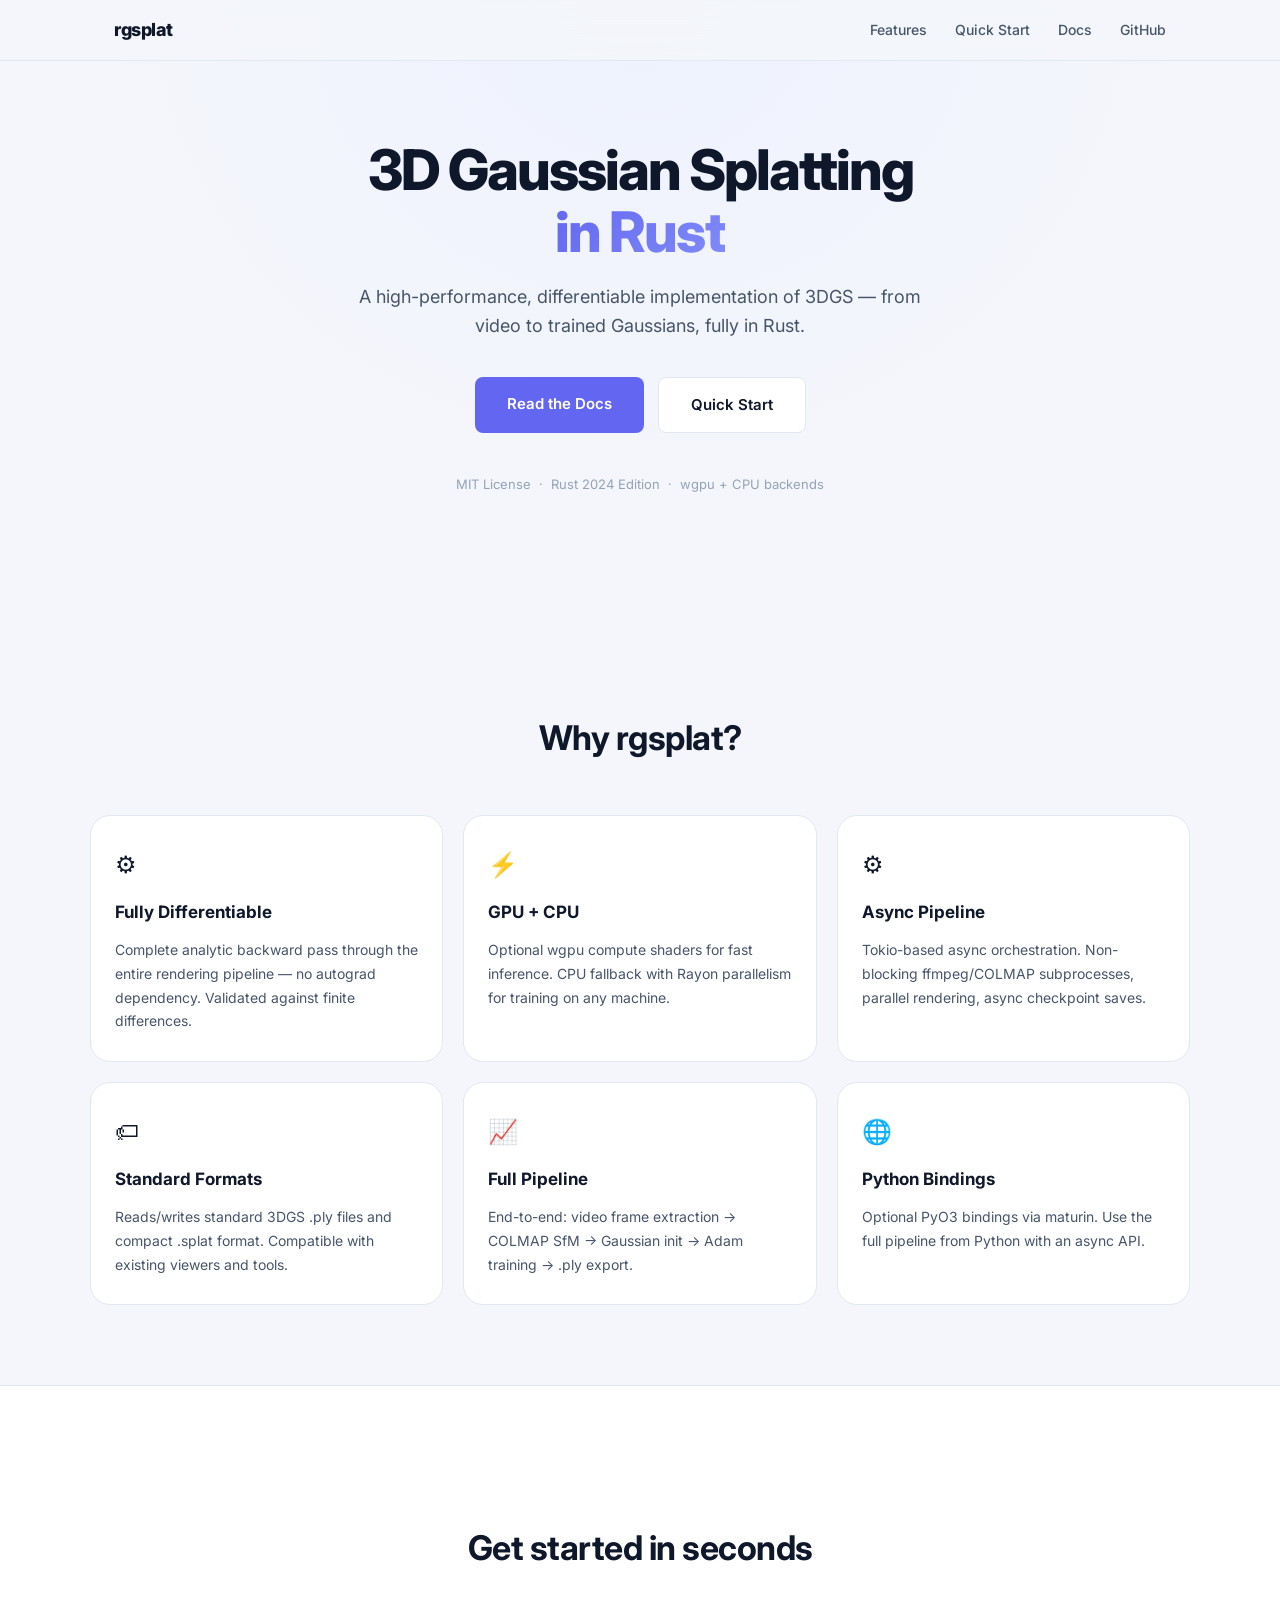
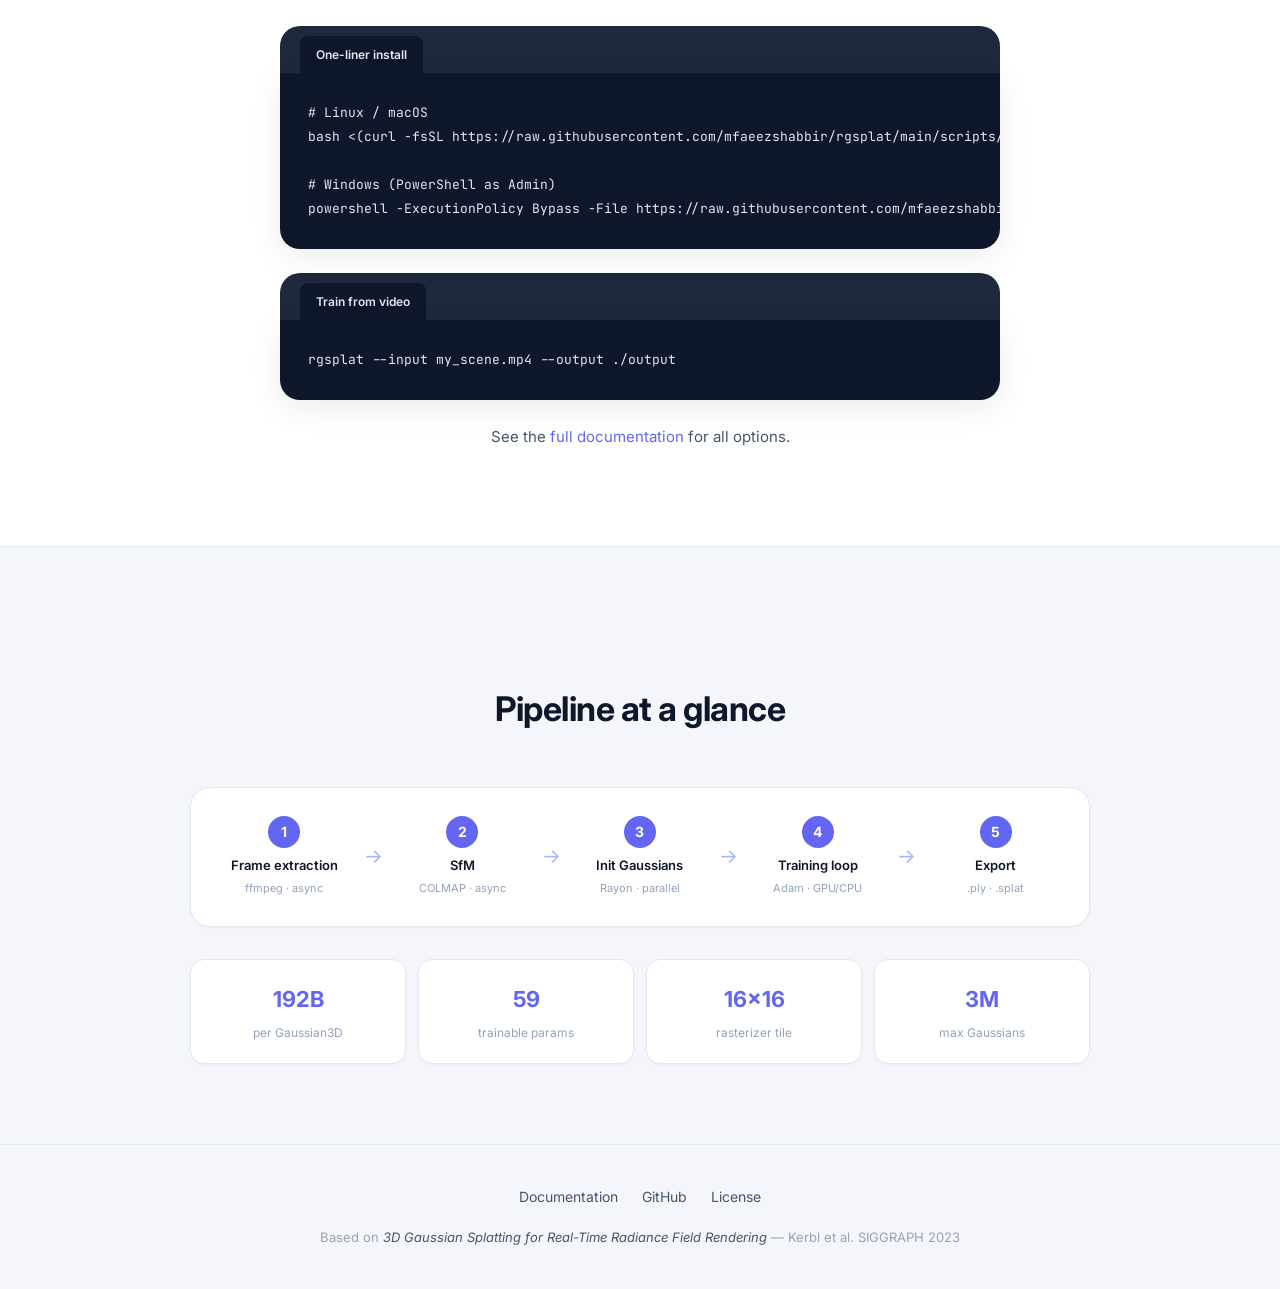
==== commit d764b7fe: "Create product landing page, move docs to docs.html" ====
--- a/docs/index.html
+++ b/docs/index.html
@@ -3,1597 +3,168 @@
 <head>
     <meta charset="UTF-8">
     <meta name="viewport" content="width=device-width, initial-scale=1.0">
-    <title>Gaussian Splatting — Rust</title>
+    <title>rgsplat — 3D Gaussian Splatting in Rust</title>
     <link rel="stylesheet" href="styles.css">
 </head>
 <body>
-    <div class="doc-wrap">
-        <nav class="sidebar">
-            <div style="padding:16px 16px 8px">
-                <div style="font-size:13px;font-weight:500;color:var(--text)">rgsplat</div>
-                <div style="font-size:11px;color:var(--text-muted);margin-top:2px">v0.1.0 · Rust 2021</div>
+
+    <nav class="lp-nav">
+        <div class="lp-nav-inner">
+            <span class="lp-logo">rgsplat</span>
+            <div class="lp-nav-links">
+                <a href="#features">Features</a>
+                <a href="#quickstart">Quick Start</a>
+                <a href="docs.html">Docs</a>
+                <a href="https://github.com/mfaeezshabbir/rgsplat" target="_blank">GitHub</a>
             </div>
-            <div class="search-bar">
-                <input type="text" placeholder="Search docs..." oninput="searchDocs(this.value)" id="search-inp">
+        </div>
+    </nav>
+
+    <section class="lp-hero">
+        <div class="lp-hero-bg"></div>
+        <div class="lp-hero-inner">
+            <h1 class="lp-hero-title">3D Gaussian Splatting<br><span class="lp-accent">in Rust</span></h1>
+            <p class="lp-hero-sub">A high-performance, differentiable implementation of 3DGS &mdash; from video to trained Gaussians, fully in Rust.</p>
+            <div class="lp-hero-actions">
+                <a href="docs.html" class="lp-btn lp-btn-primary">Read the Docs</a>
+                <a href="#quickstart" class="lp-btn lp-btn-secondary">Quick Start</a>
             </div>
-            <div class="nav-section">
-                <div class="sidebar-title">Getting started</div>
-                <div class="nav-link active" onclick="showPage('overview',this)">Overview</div>
-                <div class="nav-link" onclick="showPage('install',this)">Installation</div>
-                <div class="nav-link" onclick="showPage('quickstart',this)">Quick start</div>
+            <div class="lp-hero-meta">
+                <span>MIT License</span>
+                <span>&middot;</span>
+                <span>Rust 2024 Edition</span>
+                <span>&middot;</span>
+                <span>wgpu + CPU backends</span>
             </div>
-            <div class="nav-section">
-                <div class="sidebar-title">Architecture</div>
-                <div class="nav-link" onclick="showPage('pipeline',this)">Pipeline stages</div>
-                <div class="nav-link" onclick="showPage('modules',this)">Module map</div>
-                <div class="nav-link" onclick="showPage('memory',this)">Memory model</div>
-                <div class="nav-link" onclick="showPage('concurrency',this)">Concurrency</div>
-            </div>
-            <div class="nav-section">
-                <div class="sidebar-title">Math reference</div>
-                <div class="nav-link" onclick="showPage('math-gaussian',this)">Gaussian primitives</div>
-                <div class="nav-link" onclick="showPage('math-covariance',this)">Covariance & EWA</div>
-                <div class="nav-link" onclick="showPage('math-sh',this)">Spherical harmonics</div>
-                <div class="nav-link" onclick="showPage('math-projection',this)">Projection</div>
-            </div>
-            <div class="nav-section">
-                <div class="sidebar-title">API reference</div>
-                <div class="nav-link" onclick="showPage('api-gaussian',this)">Gaussian3D</div>
-                <div class="nav-link" onclick="showPage('api-camera',this)">Camera</div>
-                <div class="nav-link" onclick="showPage('api-rasterizer',this)">Rasterizer (CPU)</div>
-                <div class="nav-link" onclick="showPage('api-gpu',this)">GPU context</div>
-                <div class="nav-link" onclick="showPage('api-optimizer',this)">Optimizer</div>
-                <div class="nav-link" onclick="showPage('api-sfm',this)">SfM pipeline</div>
-            </div>
-            <div class="nav-section">
-                <div class="sidebar-title">Shaders</div>
-                <div class="nav-link" onclick="showPage('shader-wgsl',this)">splat.wgsl</div>
-            </div>
-            <div class="nav-section">
-                <div class="sidebar-title">Config reference</div>
-                <div class="nav-link" onclick="showPage('cfg-train',this)">TrainConfig</div>
-                <div class="nav-link" onclick="showPage('cfg-features',this)">Cargo features</div>
-            </div>
-            <div class="nav-section">
-                <div class="sidebar-title">Guides</div>
-                <div class="nav-link" onclick="showPage('guide-gpu',this)">GPU vs CPU</div>
-                <div class="nav-link" onclick="showPage('guide-python',this)">Python bindings</div>
-                <div class="nav-link" onclick="showPage('guide-perf',this)">Performance tuning</div>
-            </div>
-        </nav>
-    
-        <main class="content">
-    
-            <!-- OVERVIEW -->
-            <div class="page active" id="page-overview">
-                <h1>rgsplat <span class="badge badge-async">async</span></h1>
-                <p class="subtitle">High-performance 3D Gaussian Splatting from video — Rust 2021 · GPU + CPU fallback ·
-                    Tokio async · Rayon parallel</p>
-                <div class="toc">
-                    <strong style="font-size:13px">On this page</strong>
-                    <ul>
-                        <li><a onclick="showPage('install',document.querySelector('[onclick*=install]'))">Installation</a>
-                        </li>
-                        <li><a onclick="showPage('quickstart',document.querySelector('[onclick*=quickstart]'))">Quick
-                                start</a></li>
-                        <li><a onclick="showPage('pipeline',document.querySelector('[onclick*=pipeline]'))">Pipeline
-                                overview</a></li>
-                    </ul>
+        </div>
+    </section>
+
+    <section class="lp-section" id="features">
+        <div class="lp-section-inner">
+            <h2 class="lp-section-title">Why rgsplat?</h2>
+            <div class="lp-features">
+                <div class="lp-feature">
+                    <div class="lp-feature-icon">&#9881;</div>
+                    <h3>Fully Differentiable</h3>
+                    <p>Complete analytic backward pass through the entire rendering pipeline &mdash; no autograd dependency. Validated against finite differences.</p>
                 </div>
-                <p>This crate implements the complete pipeline described in <em>3D Gaussian Splatting for Real-Time Radiance
-                        Field Rendering</em> (Kerbl et al., SIGGRAPH 2023). It takes a video as input and produces a trained
-                    <code>.ply</code> point cloud of 3D Gaussians that can be rendered in real time.</p>
-                <h2>What it does</h2>
-                <div class="pipeline-flow">
-                    <div class="pf-step">
-                        <div class="pf-num">1</div>
-                        <div class="pf-name">Frame extraction</div>
-                        <div class="pf-detail">ffmpeg · async</div>
-                    </div>
-                    <div class="pf-arrow">→</div>
-                    <div class="pf-step">
-                        <div class="pf-num">2</div>
-                        <div class="pf-name">SfM</div>
-                        <div class="pf-detail">COLMAP · async</div>
-                    </div>
-                    <div class="pf-arrow">→</div>
-                    <div class="pf-step">
-                        <div class="pf-num">3</div>
-                        <div class="pf-name">Init Gaussians</div>
-                        <div class="pf-detail">Rayon · parallel</div>
-                    </div>
-                    <div class="pf-arrow">→</div>
-                    <div class="pf-step">
-                        <div class="pf-num">4</div>
-                        <div class="pf-name">Training loop</div>
-                        <div class="pf-detail">Adam · GPU/CPU</div>
-                    </div>
-                    <div class="pf-arrow">→</div>
-                    <div class="pf-step">
-                        <div class="pf-num">5</div>
-                        <div class="pf-name">Export</div>
-                        <div class="pf-detail">.ply · .splat</div>
-                    </div>
+                <div class="lp-feature">
+                    <div class="lp-feature-icon">&#9889;</div>
+                    <h3>GPU + CPU</h3>
+                    <p>Optional wgpu compute shaders for fast inference. CPU fallback with Rayon parallelism for training on any machine.</p>
                 </div>
-                <h2>Design principles</h2>
-                <div class="table-wrap">
-                    <table>
-                        <tr>
-                            <th>Principle</th>
-                            <th>How</th>
-                        </tr>
-                        <tr>
-                            <td><strong>Never block the async executor</strong></td>
-                            <td>All CPU-heavy work runs in <code>tokio::task::spawn_blocking</code>. Subprocesses (ffmpeg,
-                                COLMAP) use <code>tokio::process::Command</code>.</td>
-                        </tr>
-                        <tr>
-                            <td><strong>GPU-optional</strong></td>
-                            <td>GPU support is a Cargo feature (<code>--features gpu</code>). Falls back to CPU
-                                automatically if no adapter found.</td>
-                        </tr>
-                        <tr>
-                            <td><strong>Memory efficiency</strong></td>
-                            <td><code>Gaussian3D</code> is <code>#[repr(C)]</code> and implements <code>bytemuck::Pod</code>
-                                — zero-copy GPU uploads. Large files use <code>memmap2</code>.</td>
-                        </tr>
-                        <tr>
-                            <td><strong>Correctness first</strong></td>
-                            <td>Quaternions are renormalized every Adam step. Covariance is always positive semi-definite
-                                (RS·RSᵀ construction).</td>
-                        </tr>
-                        <tr>
-                            <td><strong>Parallel by default</strong></td>
-                            <td>Rayon <code>par_iter</code> over Gaussians for projection, gradient update, densification.
-                                Tile rasterizer uses zero-contention tile decomposition.</td>
-                        </tr>
-                    </table>
+                <div class="lp-feature">
+                    <div class="lp-feature-icon">&#9881;</div>
+                    <h3>Async Pipeline</h3>
+                    <p>Tokio-based async orchestration. Non-blocking ffmpeg/COLMAP subprocesses, parallel rendering, async checkpoint saves.</p>
                 </div>
-                <h2>Key numbers</h2>
-                <div style="display:grid;grid-template-columns:repeat(4,1fr);gap:10px;margin:12px 0 24px">
-                    <div class="param-card" style="text-align:center">
-                        <div style="font-size:20px;font-weight:500;color:var(--accent)">192B</div>
-                        <div style="font-size:11px;color:var(--text-muted);margin-top:4px">per Gaussian3D</div>
-                    </div>
-                    <div class="param-card" style="text-align:center">
-                        <div style="font-size:20px;font-weight:500;color:var(--accent)">59</div>
-                        <div style="font-size:11px;color:var(--text-muted);margin-top:4px">trainable
-                            params/Gaussian</div>
-                    </div>
-                    <div class="param-card" style="text-align:center">
-                        <div style="font-size:20px;font-weight:500;color:var(--accent)">16×16</div>
-                        <div style="font-size:11px;color:var(--text-muted);margin-top:4px">rasterizer tile size
-                        </div>
-                    </div>
-                    <div class="param-card" style="text-align:center">
-                        <div style="font-size:20px;font-weight:500;color:var(--accent)">3M</div>
-                        <div style="font-size:11px;color:var(--text-muted);margin-top:4px">max Gaussians default
-                        </div>
-                    </div>
+                <div class="lp-feature">
+                    <div class="lp-feature-icon">&#127991;</div>
+                    <h3>Standard Formats</h3>
+                    <p>Reads/writes standard 3DGS .ply files and compact .splat format. Compatible with existing viewers and tools.</p>
+                </div>
+                <div class="lp-feature">
+                    <div class="lp-feature-icon">&#128200;</div>
+                    <h3>Full Pipeline</h3>
+                    <p>End-to-end: video frame extraction &rarr; COLMAP SfM &rarr; Gaussian init &rarr; Adam training &rarr; .ply export.</p>
+                </div>
+                <div class="lp-feature">
+                    <div class="lp-feature-icon">&#127760;</div>
+                    <h3>Python Bindings</h3>
+                    <p>Optional PyO3 bindings via maturin. Use the full pipeline from Python with an async API.</p>
                 </div>
             </div>
-    
-            <!-- INSTALL -->
-            <div class="page" id="page-install">
-                <h1>Installation</h1>
-                <p class="subtitle">Prerequisites and build configurations</p>
-                <h2>System requirements</h2>
-                <div class="table-wrap">
-                    <table>
-                        <tr>
-                            <th>Dependency</th>
-                            <th>Required for</th>
-                            <th>Install</th>
-                        </tr>
-                        <tr>
-                            <td><code>Rust ≥ 1.75</code></td>
-                            <td>Everything</td>
-                            <td><code>rustup update stable</code></td>
-                        </tr>
-                        <tr>
-                            <td><code>ffmpeg</code></td>
-                            <td>Frame extraction</td>
-                            <td><code>apt install ffmpeg</code> / <code>brew install ffmpeg</code></td>
-                        </tr>
-                        <tr>
-                            <td><code>colmap</code></td>
-                            <td>Structure from Motion</td>
-                            <td><a href="https://colmap.github.io/install.html">colmap.github.io/install</a></td>
-                        </tr>
-                        <tr>
-                            <td><code>OpenBLAS</code></td>
-                            <td>ndarray-linalg</td>
-                            <td><code>apt install libopenblas-dev</code></td>
-                        </tr>
-                        <tr>
-                            <td>Vulkan / Metal / DX12 driver</td>
-                            <td>GPU mode only</td>
-                            <td>OS-specific GPU driver</td>
-                        </tr>
-                        <tr>
-                            <td><code>Python ≥ 3.9</code> + maturin</td>
-                            <td>Python bindings</td>
-                            <td><code>pip install maturin</code></td>
-                        </tr>
-                    </table>
+        </div>
+    </section>
+
+    <section class="lp-section lp-section-dark" id="quickstart">
+        <div class="lp-section-inner">
+            <h2 class="lp-section-title">Get started in seconds</h2>
+            <div class="lp-code-block">
+                <div class="lp-code-tabs">
+                    <span class="lp-code-tab active">One-liner install</span>
                 </div>
-                <h2>Build variants</h2>
-                <pre><span class="highlight-cmt"># CPU-only (default, no GPU driver needed)</span>
-    cargo build --release
-    
-    <span class="highlight-cmt"># With GPU support (wgpu / WGSL compute shaders)</span>
-    cargo build --release --features gpu
-    
-    <span class="highlight-cmt"># With ffmpeg bindings (optional, alternative to subprocess approach)</span>
-    cargo build --release --features video
-    
-    <span class="highlight-cmt"># Full build: GPU + video + Python FFI</span>
-    cargo build --release --features full
-    
-    <span class="highlight-cmt"># Python wheel (requires maturin)</span>
-    maturin build --release --features python</pre>
-                <h2>Add as library dependency</h2>
-                <pre>[dependencies]
-    rgsplat = { git = <span class="highlight-str">"https://github.com/your-org/rgsplat"</span>, features = [<span class="highlight-str">"gpu"</span>] }</pre>
-                <div class="callout">
-                    <p>On Linux with NVIDIA GPUs, the Vulkan backend gives the best compute performance. On macOS, wgpu uses
-                        Metal automatically — no additional setup needed.</p>
+                <pre class="lp-code"># Linux / macOS
+bash &lt;(curl -fsSL https://raw.githubusercontent.com/mfaeezshabbir/rgsplat/main/scripts/install.sh)
+
+# Windows (PowerShell as Admin)
+powershell -ExecutionPolicy Bypass -File https://raw.githubusercontent.com/mfaeezshabbir/rgsplat/main/scripts/install.ps1</pre>
+            </div>
+            <div class="lp-code-block">
+                <div class="lp-code-tabs">
+                    <span class="lp-code-tab active">Train from video</span>
+                </div>
+                <pre class="lp-code">rgsplat --input my_scene.mp4 --output ./output</pre>
+            </div>
+            <p class="lp-section-cta">See the <a href="docs.html">full documentation</a> for all options.</p>
+        </div>
+    </section>
+
+    <section class="lp-section">
+        <div class="lp-section-inner">
+            <h2 class="lp-section-title">Pipeline at a glance</h2>
+            <div class="pipeline-flow" style="max-width:900px;margin:0 auto 32px">
+                <div class="pf-step">
+                    <div class="pf-num">1</div>
+                    <div class="pf-name">Frame extraction</div>
+                    <div class="pf-detail">ffmpeg &middot; async</div>
+                </div>
+                <div class="pf-arrow">&rarr;</div>
+                <div class="pf-step">
+                    <div class="pf-num">2</div>
+                    <div class="pf-name">SfM</div>
+                    <div class="pf-detail">COLMAP &middot; async</div>
+                </div>
+                <div class="pf-arrow">&rarr;</div>
+                <div class="pf-step">
+                    <div class="pf-num">3</div>
+                    <div class="pf-name">Init Gaussians</div>
+                    <div class="pf-detail">Rayon &middot; parallel</div>
+                </div>
+                <div class="pf-arrow">&rarr;</div>
+                <div class="pf-step">
+                    <div class="pf-num">4</div>
+                    <div class="pf-name">Training loop</div>
+                    <div class="pf-detail">Adam &middot; GPU/CPU</div>
+                </div>
+                <div class="pf-arrow">&rarr;</div>
+                <div class="pf-step">
+                    <div class="pf-num">5</div>
+                    <div class="pf-name">Export</div>
+                    <div class="pf-detail">.ply &middot; .splat</div>
                 </div>
             </div>
-    
-            <!-- QUICKSTART -->
-            <div class="page" id="page-quickstart">
-                <h1>Quick start</h1>
-                <p class="subtitle">From video to trained Gaussians in one call</p>
-                <h2>CLI</h2>
-                <pre><span class="highlight-cmt"># Basic run (CPU mode)</span>
-    rgsplat --input my_scene.mp4 --output ./output
-    
-    <span class="highlight-cmt"># GPU mode, 2fps extraction, 30k iterations</span>
-    rgsplat --input my_scene.mp4 --output ./output --gpu --fps 2 --iters 30000
-    
-    <span class="highlight-cmt"># Override training hyper-parameters</span>
-    rgsplat --input scene.mp4 --output ./out \
-      --gpu \
-      --lr-position 0.00016 \
-      --densify-from 500 \
-      --densify-until 15000 \
-      --max-gaussians 2000000
-    
-    <span class="highlight-cmt"># View all flags</span>
-    rgsplat --help</pre>
-                <h2>Rust API</h2>
-                <pre><span class="highlight-kw">use</span> rgsplat::pipeline::{Pipeline, PipelineConfig};
-    
-    <span class="highlight-kw">#[tokio::main]</span>
-    <span class="highlight-kw">async fn</span> <span class="highlight-ty">main</span>() -> anyhow::Result<()> {
-        <span class="highlight-kw">let</span> cfg = PipelineConfig::from_video(
-            <span class="highlight-str">"scene.mp4"</span>,
-            <span class="highlight-str">"./output"</span>,
-        );
-    
-        <span class="highlight-kw">let</span> pipeline = Pipeline::new(cfg).<span class="highlight-kw">await</span>?;
-        <span class="highlight-kw">let</span> output_ply = pipeline.run().<span class="highlight-kw">await</span>?;
-    
-        println!(<span class="highlight-str">"Done: {:?}"</span>, output_ply);
-        Ok(())
-    }</pre>
-                <h2>Customise config</h2>
-                <pre><span class="highlight-kw">let mut</span> cfg = PipelineConfig::from_video(<span class="highlight-str">"scene.mp4"</span>, <span class="highlight-str">"./out"</span>);
-    cfg.extract_fps = <span class="highlight-num">3.0</span>;          <span class="highlight-cmt">// frames per second to extract</span>
-    cfg.use_gpu = <span class="highlight-kw">true</span>;              <span class="highlight-cmt">// enable GPU if available</span>
-    cfg.train.num_iterations = <span class="highlight-num">15_000</span>;
-    cfg.train.max_gaussians = <span class="highlight-num">1_000_000</span>;
-    cfg.bg_color = [<span class="highlight-num">1.0</span>, <span class="highlight-num">1.0</span>, <span class="highlight-num">1.0</span>]; <span class="highlight-cmt">// white background</span>
-    cfg.save_interval = <span class="highlight-num">2000</span>;        <span class="highlight-cmt">// checkpoint every 2k iters</span></pre>
-                <h2>Expected output layout</h2>
-                <pre>output/
-    ├── frames/          <span class="highlight-cmt"># Extracted PNG frames</span>
-    │   ├── frame_000001.png
-    │   └── ...
-    ├── colmap/          <span class="highlight-cmt"># COLMAP workspace</span>
-    │   ├── colmap.db
-    │   └── sparse/0/
-    │       ├── cameras.bin
-    │       ├── images.bin
-    │       └── points3D.bin
-    ├── ckpt_005000.ply  <span class="highlight-cmt"># Periodic checkpoints</span>
-    ├── ckpt_010000.ply
-    └── output.ply       <span class="highlight-cmt"># Final trained splat</span></pre>
-            </div>
-    
-            <!-- PIPELINE STAGES -->
-            <div class="page" id="page-pipeline">
-                <h1>Pipeline stages</h1>
-                <p class="subtitle">What happens inside <code>Pipeline::run()</code></p>
-                <h2>Stage 1 — Frame extraction</h2>
-                <p>Calls <code>ffmpeg</code> as an async subprocess. Non-blocking: the Tokio runtime handles other tasks
-                    while ffmpeg runs.</p>
-                <pre>sfm::extract_frames(&video_path, &frames_dir, fps).await?</pre>
-                <div class="table-wrap">
-                    <table>
-                        <tr>
-                            <th>Parameter</th>
-                            <th>Default</th>
-                            <th>Notes</th>
-                        </tr>
-                        <tr>
-                            <td><code>fps</code></td>
-                            <td>2.0</td>
-                            <td>2 frames/sec balances coverage vs COLMAP cost. Increase for fast-moving scenes.</td>
-                        </tr>
-                        <tr>
-                            <td>Output format</td>
-                            <td>PNG (-qscale:v 1)</td>
-                            <td>Highest quality; lossless SIFT features.</td>
-                        </tr>
-                    </table>
+            <div style="display:grid;grid-template-columns:repeat(4,1fr);gap:12px;max-width:900px;margin:0 auto">
+                <div class="param-card">
+                    <div>192B</div>
+                    <div>per Gaussian3D</div>
                 </div>
-                <h2>Stage 2 — Structure from Motion (COLMAP)</h2>
-                <p>Runs three COLMAP passes in sequence, all as async subprocesses:</p>
-                <div class="table-wrap">
-                    <table>
-                        <tr>
-                            <th>Pass</th>
-                            <th>COLMAP command</th>
-                            <th>What it does</th>
-                        </tr>
-                        <tr>
-                            <td>1</td>
-                            <td><code>feature_extractor</code></td>
-                            <td>SIFT keypoint detection on every frame</td>
-                        </tr>
-                        <tr>
-                            <td>2</td>
-                            <td><code>exhaustive_matcher</code></td>
-                            <td>Match features between all frame pairs</td>
-                        </tr>
-                        <tr>
-                            <td>3</td>
-                            <td><code>mapper</code></td>
-                            <td>Incremental SfM → camera poses + sparse 3D points</td>
-                        </tr>
-                    </table>
+                <div class="param-card">
+                    <div>59</div>
+                    <div>trainable params</div>
                 </div>
-                <div class="warn-box">
-                    <p>COLMAP is the main bottleneck. For a 100-frame sequence, expect 5–15 minutes on CPU. Use
-                        <code>--gpu</code> to enable GPU SIFT and GPU matching — roughly 5× faster.</p>
+                <div class="param-card">
+                    <div>16&times;16</div>
+                    <div>rasterizer tile</div>
                 </div>
-                <h2>Stage 3 — Gaussian initialisation</h2>
-                <p>Parses COLMAP binary files (<code>points3D.bin</code>, <code>cameras.bin</code>) and converts each SfM
-                    point into a <code>Gaussian3D</code>:</p>
-                <div class="table-wrap">
-                    <table>
-                        <tr>
-                            <th>Parameter</th>
-                            <th>Initial value</th>
-                            <th>Derivation</th>
-                        </tr>
-                        <tr>
-                            <td>Position</td>
-                            <td>SfM xyz</td>
-                            <td>Direct copy</td>
-                        </tr>
-                        <tr>
-                            <td>Color (SH DC)</td>
-                            <td>SfM RGB</td>
-                            <td><code>(linear(r) - 0.5) × SH_C0_INV</code></td>
-                        </tr>
-                        <tr>
-                            <td>Scale (isotropic)</td>
-                            <td>mean NN distance</td>
-                            <td>K=3 nearest neighbours via spatial sort</td>
-                        </tr>
-                        <tr>
-                            <td>Rotation</td>
-                            <td>identity quaternion</td>
-                            <td>[1, 0, 0, 0]</td>
-                        </tr>
-                        <tr>
-                            <td>Opacity</td>
-                            <td>logit(0.1) ≈ −2.2</td>
-                            <td>10% opacity, optimised during training</td>
-                        </tr>
-                    </table>
-                </div>
-                <h2>Stage 4 — Training loop</h2>
-                <p>30 000 iterations (default). Each iteration:</p>
-                <pre>Pick random camera → Render (GPU or CPU) → Compute L1+D-SSIM loss
-    → Backward pass (per-Gaussian gradients) → Adam step → [Densify/Prune every 100 iters]</pre>
-                <p>Key events during training:</p>
-                <div class="table-wrap">
-                    <table>
-                        <tr>
-                            <th>Iteration range</th>
-                            <th>Event</th>
-                        </tr>
-                        <tr>
-                            <td>500 – 15 000</td>
-                            <td>Adaptive densification window (clone + split)</td>
-                        </tr>
-                        <tr>
-                            <td>Every 3 000</td>
-                            <td>Opacity reset — forces re-learning of which Gaussians are real</td>
-                        </tr>
-                        <tr>
-                            <td>Every 5 000</td>
-                            <td>Checkpoint save to <code>ckpt_NNNNNN.ply</code> (async, non-blocking)</td>
-                        </tr>
-                    </table>
-                </div>
-                <h2>Stage 5 — Export</h2>
-                <p>Saves a PLY point cloud where each Gaussian is a point with custom properties (position, rotation, scale,
-                    opacity, 48 SH coefficients). Compatible with standard Gaussian Splatting viewers.</p>
-            </div>
-    
-            <!-- MODULE MAP -->
-            <div class="page" id="page-modules">
-                <h1>Module map</h1>
-                <p class="subtitle">Every source file and what it owns</p>
-                <div class="module-card">
-                    <div class="module-title">math</div>
-                    <div class="module-path">src/math/mod.rs · src/math/projection.rs · src/math/sh.rs</div>
-                    <div class="module-desc">Core mathematical types and functions. <code>Gaussian3D</code> struct,
-                        <code>Camera</code>, <code>sigmoid</code>, <code>logit</code>, <code>softplus</code>. No I/O, no
-                        async, no allocations beyond struct construction.</div>
-                </div>
-                <div class="module-card">
-                    <div class="module-title">math::projection</div>
-                    <div class="module-path">src/math/projection.rs</div>
-                    <div class="module-desc">EWA covariance projection (3D → 2D), perspective matrix construction,
-                        Gribb-Hartmann frustum plane extraction, sphere-frustum culling, Gaussian screen-space AABB.</div>
-                </div>
-                <div class="module-card">
-                    <div class="module-title">math::sh</div>
-                    <div class="module-path">src/math/sh.rs</div>
-                    <div class="module-desc">Degree-3 real spherical harmonics evaluation. SH constants <code>SH_C0</code>,
-                        <code>SH_C1</code>, <code>SH_C2[5]</code>, <code>SH_C3[7]</code>. <code>eval_sh_deg3</code> takes 48
-                        coefficients and a view direction, returns RGB.</div>
-                </div>
-                <div class="module-card">
-                    <div class="module-title">cpu::rasterizer</div>
-                    <div class="module-path">src/cpu/rasterizer.rs</div>
-                    <div class="module-desc">Tile-based alpha-compositing Gaussian rasterizer. Projects all Gaussians, sorts
-                        by depth, decomposes screen into 16×16 tiles, assigns Gaussians to tiles, Rayon-parallel raster per
-                        tile. Returns a <code>Framebuffer</code> (RGBA f32 linear).</div>
-                </div>
-                <div class="module-card">
-                    <div class="module-title">gpu</div>
-                    <div class="module-path">src/gpu/mod.rs · src/gpu/context.rs</div>
-                    <div class="module-desc">wgpu device/queue initialisation, buffer upload helpers, async GPU readback.
-                        Feature-gated behind <code>--features gpu</code>. <code>gpu_available()</code> probes the system
-                        without panicking.</div>
-                </div>
-                <div class="module-card">
-                    <div class="module-title">pipeline::sfm</div>
-                    <div class="module-path">src/pipeline/sfm.rs</div>
-                    <div class="module-desc">Frame extraction (ffmpeg), COLMAP invocation, COLMAP binary parser
-                        (<code>points3D.bin</code>, <code>cameras.bin</code>), Gaussian initialisation from SfM points
-                        including nearest-neighbour scale estimation.</div>
-                </div>
-                <div class="module-card">
-                    <div class="module-title">pipeline::optimizer</div>
-                    <div class="module-path">src/pipeline/optimizer.rs</div>
-                    <div class="module-desc">Adam optimiser state (<code>AdamState</code>), <code>adam_step</code>, adaptive
-                        densification (<code>densify_and_prune</code>: split + clone + prune), opacity reset.
-                        <code>TrainConfig</code> with all hyper-parameters.</div>
-                </div>
-                <div class="module-card">
-                    <div class="module-title">pipeline (orchestrator)</div>
-                    <div class="module-path">src/pipeline/mod.rs</div>
-                    <div class="module-desc">Top-level <code>Pipeline</code> struct. Owns <code>PipelineConfig</code> and
-                        optional <code>GpuContext</code>. <code>Pipeline::run()</code> sequences all 5 stages. All heavy
-                        work dispatched with <code>spawn_blocking</code>.</div>
-                </div>
-                <div class="module-card">
-                    <div class="module-title">shaders/splat.wgsl</div>
-                    <div class="module-path">shaders/splat.wgsl</div>
-                    <div class="module-desc">WGSL compute shader with two entry points: <code>@compute fn project</code>
-                        (Gaussian → SplatInfo2D, 256 threads/workgroup) and <code>@compute fn rasterize</code> (tile raster,
-                        16×16 threads/workgroup).</div>
+                <div class="param-card">
+                    <div>3M</div>
+                    <div>max Gaussians</div>
                 </div>
             </div>
-    
-            <!-- MEMORY MODEL -->
-            <div class="page" id="page-memory">
-                <h1>Memory model</h1>
-                <p class="subtitle">How data is stored and moved through the pipeline</p>
-                <h2>Gaussian3D memory layout</h2>
-                <p><code>Gaussian3D</code> is <code>#[repr(C)]</code> with explicit field ordering to minimise padding and
-                    allow zero-copy GPU uploads via <code>bytemuck::Pod</code>.</p>
-                <div class="table-wrap">
-                    <table>
-                        <tr>
-                            <th>Field</th>
-                            <th>Type</th>
-                            <th>Bytes</th>
-                            <th>Purpose</th>
-                        </tr>
-                        <tr>
-                            <td><code>position</code></td>
-                            <td>[f32; 3]</td>
-                            <td>12</td>
-                            <td>World-space centre μ</td>
-                        </tr>
-                        <tr>
-                            <td><code>opacity_logit</code></td>
-                            <td>f32</td>
-                            <td>4</td>
-                            <td>Pre-sigmoid opacity (avoids gradient vanishing)</td>
-                        </tr>
-                        <tr>
-                            <td><code>rotation</code></td>
-                            <td>[f32; 4]</td>
-                            <td>16</td>
-                            <td>Unit quaternion [w,x,y,z]</td>
-                        </tr>
-                        <tr>
-                            <td><code>log_scale</code></td>
-                            <td>[f32; 3]</td>
-                            <td>12</td>
-                            <td>Log scale — exp gives positive scale</td>
-                        </tr>
-                        <tr>
-                            <td><em>(padding)</em></td>
-                            <td>—</td>
-                            <td>4</td>
-                            <td>Align to 16B for GPU vec4 alignment</td>
-                        </tr>
-                        <tr>
-                            <td><code>sh_coeffs</code></td>
-                            <td>[f32; 48]</td>
-                            <td>192</td>
-                            <td>16 SH coefficients × 3 RGB channels</td>
-                        </tr>
-                        <tr>
-                            <td colspan="2"><strong>Total</strong></td>
-                            <td><strong>240B</strong></td>
-                            <td></td>
-                        </tr>
-                    </table>
-                </div>
-                <h2>Allocation strategy</h2>
-                <div class="table-wrap">
-                    <table>
-                        <tr>
-                            <th>Data</th>
-                            <th>Strategy</th>
-                            <th>Why</th>
-                        </tr>
-                        <tr>
-                            <td>Gaussian array</td>
-                            <td><code>Vec&lt;Gaussian3D&gt;</code></td>
-                            <td>Contiguous — good cache locality, SIMD-friendly, direct GPU upload with
-                                <code>bytemuck::cast_slice</code></td>
-                        </tr>
-                        <tr>
-                            <td>Adam state (m1/m2)</td>
-                            <td><code>Vec&lt;f32&gt;</code> flat arrays</td>
-                            <td>Indexed as <code>[gaussian_idx * 59 + param_idx]</code> — avoids pointer indirection</td>
-                        </tr>
-                        <tr>
-                            <td>Framebuffer</td>
-                            <td><code>Vec&lt;f32&gt;</code> RGBA</td>
-                            <td>Single allocation, passed to GPU or tile rasterizer</td>
-                        </tr>
-                        <tr>
-                            <td>Large binary files (COLMAP)</td>
-                            <td><code>memmap2::Mmap</code></td>
-                            <td>OS-managed paging — only touched pages loaded into RAM</td>
-                        </tr>
-                        <tr>
-                            <td>Tile pixel buffers</td>
-                            <td>Stack (<code>[f32; 16×16×4]</code>)</td>
-                            <td>Per-rayon-thread, no heap allocation in hot loop</td>
-                        </tr>
-                    </table>
-                </div>
-                <h2>GPU buffer flow</h2>
-                <pre>Vec&lt;Gaussian3D&gt;
-      → bytemuck::cast_slice (zero-copy view)
-      → wgpu STORAGE buffer (COPY_DST | COPY_SRC)
-      → compute shader: project pass
-      → SplatInfo2D STORAGE buffer
-      → radix sort (depth keys)
-      → compute shader: rasterize pass
-      → texture_storage_2d (rgba8unorm)
-      → readback buffer (MAP_READ)
-      → Vec&lt;u8&gt; on CPU</pre>
-                <div class="callout">
-                    <p>GPU buffer uploads use <code>DeviceExt::create_buffer_init</code> — one <code>memcpy</code> from CPU
-                        slice to VRAM, no intermediate staging buffer allocation needed in application code.</p>
-                </div>
+        </div>
+    </section>
+
+    <footer class="lp-footer">
+        <div class="lp-footer-inner">
+            <div class="lp-footer-links">
+                <a href="docs.html">Documentation</a>
+                <a href="https://github.com/mfaeezshabbir/rgsplat">GitHub</a>
+                <a href="https://github.com/mfaeezshabbir/rgsplat/blob/main/LICENSE">License</a>
             </div>
-    
-            <!-- CONCURRENCY -->
-            <div class="page" id="page-concurrency">
-                <h1>Concurrency model</h1>
-                <p class="subtitle">How the pipeline stays non-blocking end-to-end</p>
-                <h2>Thread roles</h2>
-                <div class="table-wrap">
-                    <table>
-                        <tr>
-                            <th>Thread pool</th>
-                            <th>Used for</th>
-                            <th>Size</th>
-                        </tr>
-                        <tr>
-                            <td>Tokio async executor</td>
-                            <td>Orchestration, subprocess I/O, GPU submission futures</td>
-                            <td>Tokio default (num CPUs)</td>
-                        </tr>
-                        <tr>
-                            <td>Tokio blocking pool</td>
-                            <td>CPU-heavy Rust code: projection, Adam step, densification, parsing</td>
-                            <td>512 (Tokio default max)</td>
-                        </tr>
-                        <tr>
-                            <td>Rayon thread pool</td>
-                            <td>Data parallelism within a blocking task: <code>par_iter</code> over Gaussians, tile
-                                rasterizer</td>
-                            <td>num CPUs</td>
-                        </tr>
-                    </table>
-                </div>
-                <h2>Key async boundaries</h2>
-                <pre><span class="highlight-cmt">// This blocks the thread for ~minutes — must be spawn_blocking</span>
-    <span class="highlight-kw">let</span> (gaussians, cameras) = tokio::task::spawn_blocking(<span class="highlight-kw">move</span> || {
-        load_sfm_output(&workspace)
-    }).await??;
-    
-    <span class="highlight-cmt">// Render runs in blocking pool, GPU future awaits in async context</span>
-    <span class="highlight-kw">let</span> rendered = task::spawn_blocking(<span class="highlight-kw">move</span> || {
-        cpu::rasterizer::rasterize(&gaussians, &camera, bg)
-    }).await?;
-    
-    <span class="highlight-cmt">// Checkpoint saves don't block the training loop</span>
-    task::spawn(async <span class="highlight-kw">move</span> {
-        task::spawn_blocking(<span class="highlight-kw">move</span> || save_ply(&g, &path)).await
-    });</pre>
-                <h2>Tile rasterizer zero-contention design</h2>
-                <p>The screen is divided into 16×16 tiles. Each tile writes to a disjoint range of the output pixel buffer.
-                    Rayon iterates over tiles in parallel with no mutexes needed — a single <code>unsafe</code> pointer
-                    write is used with a safety invariant that's trivially verified (each pixel belongs to exactly one
-                    tile).</p>
-                <div class="callout">
-                    <p>The unsafe tile write is the only <code>unsafe</code> block in the codebase. It replaces what would
-                        otherwise be per-pixel <code>Mutex</code> contention with a guaranteed-disjoint memory partition.
-                    </p>
-                </div>
-            </div>
-    
-            <!-- MATH: GAUSSIAN PRIMITIVES -->
-            <div class="page" id="page-math-gaussian">
-                <h1>Gaussian primitives</h1>
-                <p class="subtitle">The mathematical object at the core of 3DGS</p>
-                <h2>The 3D Gaussian function</h2>
-                <p>Each scene primitive is a 3D Gaussian density function centred at μ with covariance Σ:</p>
-                <div class="math-block">G(x) = exp(−½ (x − μ)ᵀ Σ⁻¹ (x − μ))</div>
-                <h2>Covariance factorisation</h2>
-                <p>Σ is parameterised as the product of a rotation matrix R and a diagonal scale matrix S, ensuring Σ is
-                    always positive semi-definite:</p>
-                <div class="math-block">Σ = R · S · Sᵀ · Rᵀ = (RS)(RS)ᵀ</div>
-                <p>In code, R is stored as a unit quaternion and S as log-scale (so optimisation can take unconstrained
-                    steps):</p>
-                <pre><span class="highlight-cmt">// Decode scale: always positive</span>
-    s = [log_scale[0].exp(), log_scale[1].exp(), log_scale[2].exp()]
-    
-    <span class="highlight-cmt">// Decode opacity: always in (0, 1)</span>
-    α = sigmoid(opacity_logit) = 1 / (1 + exp(−opacity_logit))</pre>
-                <h2>Why logit/log parameterisation?</h2>
-                <p>Adam takes unconstrained gradient steps. If we stored opacity directly as a float in (0,1), a gradient
-                    step could push it outside the valid range. Storing the logit (inverse sigmoid) means any real number is
-                    valid, and we decode to (0,1) at evaluation time. Same for scale — storing log-scale means any real
-                    number decodes to a positive scale via <code>exp</code>.</p>
-                <h2>Trainable parameters per Gaussian</h2>
-                <div class="table-wrap">
-                    <table>
-                        <tr>
-                            <th>Parameter</th>
-                            <th>Raw storage</th>
-                            <th>Decoded form</th>
-                            <th>Count</th>
-                        </tr>
-                        <tr>
-                            <td>Position μ</td>
-                            <td>f32[3]</td>
-                            <td>World xyz</td>
-                            <td>3</td>
-                        </tr>
-                        <tr>
-                            <td>Rotation</td>
-                            <td>f32[4] quaternion</td>
-                            <td>3×3 rotation matrix R</td>
-                            <td>4</td>
-                        </tr>
-                        <tr>
-                            <td>Scale</td>
-                            <td>f32[3] log</td>
-                            <td>exp → positive scale</td>
-                            <td>3</td>
-                        </tr>
-                        <tr>
-                            <td>Opacity</td>
-                            <td>f32 logit</td>
-                            <td>sigmoid → (0,1)</td>
-                            <td>1</td>
-                        </tr>
-                        <tr>
-                            <td>SH coefficients</td>
-                            <td>f32[48]</td>
-                            <td>16 coeffs × 3 channels</td>
-                            <td>48</td>
-                        </tr>
-                        <tr>
-                            <td colspan="3"><strong>Total</strong></td>
-                            <td><strong>59</strong></td>
-                        </tr>
-                    </table>
-                </div>
-            </div>
-    
-            <!-- MATH: COVARIANCE & EWA -->
-            <div class="page" id="page-math-covariance">
-                <h1>Covariance projection (EWA)</h1>
-                <p class="subtitle">Mapping 3D Gaussian ellipsoids to 2D screen splats</p>
-                <h2>The EWA splatting formula</h2>
-                <p>Based on Zwicker et al. 2001. The 2D screen covariance is:</p>
-                <div class="math-block">Σ′₂D = J · W · Σ₃D · Wᵀ · Jᵀ</div>
-                <p>where W is the view rotation (upper-left 3×3 of the view matrix) and J is the affine approximation
-                    Jacobian of the perspective projection at the Gaussian centre:</p>
-                <div class="math-block">J = [ fx/tz 0 −fx·tx/tz² ]<br> [ 0 fy/tz −fy·ty/tz² ]<br> [ 0 0 0 ]</div>
-                <h2>Conic representation</h2>
-                <p>For rasterization, we store the inverse 2×2 covariance (the <em>conic</em>) to avoid a matrix inverse at
-                    every pixel:</p>
-                <div class="math-block">Σ⁻¹ = 1/det · [ c −b ] where Σ = [ a b ]<br> [ −b a ] [ b c ]</div>
-                <p>Gaussian evaluation at pixel (dx, dy) from the centre:</p>
-                <div class="math-block">power = −½ (a·dx² + 2b·dx·dy + c·dy²)<br>alpha = σ(opacity_logit) · exp(power)</div>
-                <h2>Low-pass anti-aliasing filter</h2>
-                <p>A 0.3-pixel constant is added to the diagonal of Σ′₂D before inversion. This prevents Gaussian splats
-                    from becoming sub-pixel (infinitely sharp) and causing aliasing:</p>
-                <pre>sigma_2d[(0,0)] += <span class="highlight-num">0.3</span>;
-    sigma_2d[(1,1)] += <span class="highlight-num">0.3</span>;</pre>
-                <h2>Screen-space AABB</h2>
-                <p>The tight bounding box of the Gaussian splat (n_sigma = 3, covering 99.7% of density) is computed from
-                    the eigenvalues of the 2×2 covariance:</p>
-                <pre>mid = (a + c) / 2
-    disc = sqrt(((a−c)/2)² + b²)
-    λ₁ = mid + disc  (largest eigenvalue)
-    λ₂ = mid − disc
-    r = n_sigma × sqrt(max(λ₁, λ₂))</pre>
-            </div>
-    
-            <!-- MATH: SH -->
-            <div class="page" id="page-math-sh">
-                <h1>Spherical harmonics</h1>
-                <p class="subtitle">View-dependent colour via degree-3 real SH basis</p>
-                <h2>What SH gives us</h2>
-                <p>Each Gaussian can emit different colour depending on the viewing direction — mimicking specular
-                    highlights, subsurface scattering, and non-Lambertian surfaces. The colour for view direction
-                    <strong>d</strong> is:</p>
-                <div class="math-block">c(d) = Σ_{l=0}^{3} Σ_{m=−l}^{l} k_{lm} · Y_{lm}(d)</div>
-                <h2>Coefficient layout</h2>
-                <p>48 floats per Gaussian: 16 SH coefficients × 3 RGB channels, stored channel-major:</p>
-                <pre>sh_coeffs[0..16]  = Red channel (l=0 to l=3)
-    sh_coeffs[16..32] = Green channel
-    sh_coeffs[32..48] = Blue channel</pre>
-                <h2>Degree 0 (DC term)</h2>
-                <p>The degree-0 term gives a view-independent base colour:</p>
-                <div class="math-block">c_dc = 0.5 + SH_C0 · k₀₀, SH_C0 = 1 / (2√π) ≈ 0.2821</div>
-                <h2>Constants</h2>
-                <div class="table-wrap">
-                    <table>
-                        <tr>
-                            <th>Degree</th>
-                            <th>Count</th>
-                            <th>Constant(s)</th>
-                        </tr>
-                        <tr>
-                            <td>l=0</td>
-                            <td>1</td>
-                            <td><code>SH_C0 = 0.28209479</code></td>
-                        </tr>
-                        <tr>
-                            <td>l=1</td>
-                            <td>3</td>
-                            <td><code>SH_C1 = 0.48860251</code></td>
-                        </tr>
-                        <tr>
-                            <td>l=2</td>
-                            <td>5</td>
-                            <td><code>SH_C2[0..5]</code></td>
-                        </tr>
-                        <tr>
-                            <td>l=3</td>
-                            <td>7</td>
-                            <td><code>SH_C3[0..7]</code></td>
-                        </tr>
-                    </table>
-                </div>
-                <h2>Learning rate</h2>
-                <p>Higher-degree SH coefficients use a 20× smaller learning rate than the DC term, preventing high-frequency
-                    colour noise from appearing early in training:</p>
-                <pre>lr_sh_dc   = <span class="highlight-num">0.0025</span>
-    lr_sh_rest = lr_sh_dc / <span class="highlight-num">20.0</span> = <span class="highlight-num">0.000125</span></pre>
-            </div>
-    
-            <!-- MATH: PROJECTION -->
-            <div class="page" id="page-math-projection">
-                <h1>Camera & projection</h1>
-                <p class="subtitle">Pinhole camera model, NDC mapping, frustum culling</p>
-                <h2>Pinhole camera model</h2>
-                <div class="table-wrap">
-                    <table>
-                        <tr>
-                            <th>Symbol</th>
-                            <th>Field</th>
-                            <th>Meaning</th>
-                        </tr>
-                        <tr>
-                            <td>fx, fy</td>
-                            <td><code>Camera.fx / fy</code></td>
-                            <td>Focal lengths in pixels</td>
-                        </tr>
-                        <tr>
-                            <td>cx, cy</td>
-                            <td><code>Camera.cx / cy</code></td>
-                            <td>Principal point (image centre)</td>
-                        </tr>
-                        <tr>
-                            <td>W, H</td>
-                            <td><code>Camera.width / height</code></td>
-                            <td>Image resolution in pixels</td>
-                        </tr>
-                        <tr>
-                            <td>R, t</td>
-                            <td><code>Camera.c2w</code> upper 3×3, col 3</td>
-                            <td>Camera-to-world rotation + translation</td>
-                        </tr>
-                        <tr>
-                            <td>k1, k2, k3</td>
-                            <td><code>Camera.distortion</code></td>
-                            <td>Radial distortion (currently unused in rasterizer)</td>
-                        </tr>
-                    </table>
-                </div>
-                <h2>Perspective projection</h2>
-                <p>World point P → screen pixel (sx, sy):</p>
-                <div class="math-block">p_cam = view · [P, 1]ᵀ<br>sx = fx · p_cam.x / p_cam.z + cx<br>sy = fy · p_cam.y /
-                    p_cam.z + cy</div>
-                <h2>NDC projection matrix</h2>
-                <p>OpenCV-convention pinhole camera to OpenGL NDC (for wgpu):</p>
-                <div class="math-block">[ 2fx/W 0 (W−2cx)/W 0 ]<br>[ 0 −2fy/H (H−2cy)/H 0 ]<br>[ 0 0 −(f+n)/(f−n) −2fn/(f−n)
-                    ]<br>[ 0 0 −1 0 ]</div>
-                <h2>Frustum culling</h2>
-                <p>Six planes extracted from the MVP matrix (Gribb-Hartmann method). Sphere test using Gaussian position and
-                    bounding radius keeps only visible Gaussians. Reduces GPU/CPU work proportionally to scene complexity.
-                </p>
-            </div>
-    
-            <!-- API: Gaussian3D -->
-            <div class="page" id="page-api-gaussian">
-                <h1>Gaussian3D</h1>
-                <p class="subtitle"><code>src/math/mod.rs</code> · <code>#[repr(C)]</code> ·
-                    <code>impl Pod + Zeroable</code></p>
-                <h2>Fields</h2>
-                <div
-                    style="background:var(--surface-soft);border:0.5px solid var(--border);border-radius:var(--radius-md);padding:12px 16px;margin-bottom:20px">
-                    <div class="struct-field"><span class="field-name">position</span><span class="field-type">[f32;
-                            3]</span><span class="field-desc">World-space centre μ. Directly optimised by Adam.</span></div>
-                    <div class="struct-field"><span class="field-name">opacity_logit</span><span
-                            class="field-type">f32</span><span class="field-desc">Pre-sigmoid opacity. Decode:
-                            <code>sigmoid(opacity_logit)</code></span></div>
-                    <div class="struct-field"><span class="field-name">rotation</span><span class="field-type">[f32;
-                            4]</span><span class="field-desc">Unit quaternion [w, x, y, z]. Renormalised every Adam
-                            step.</span></div>
-                    <div class="struct-field"><span class="field-name">log_scale</span><span class="field-type">[f32;
-                            3]</span><span class="field-desc">Log scale per axis. Decode:
-                            <code>[log_scale[i].exp()]</code></span></div>
-                    <div class="struct-field"><span class="field-name">sh_coeffs</span><span class="field-type">[f32;
-                            48]</span><span class="field-desc">16 SH coefficients × 3 RGB channels. Channel-major
-                            layout.</span></div>
-                </div>
-                <h2>Methods</h2>
-                <pre><span class="highlight-cmt">// Constructor: identity rotation, small scale, low opacity</span>
-    <span class="highlight-kw">fn</span> new(position: [f32; 3]) -> Gaussian3D
-    
-    <span class="highlight-cmt">// Decode opacity from logit space → (0, 1)</span>
-    <span class="highlight-kw">fn</span> opacity(&self) -> f32
-    
-    <span class="highlight-cmt">// Decode scale from log space → (0, ∞)</span>
-    <span class="highlight-kw">fn</span> scale(&self) -> [f32; 3]
-    
-    <span class="highlight-cmt">// Decode rotation quaternion as nalgebra UnitQuaternion</span>
-    <span class="highlight-kw">fn</span> rotation_quat(&self) -> UnitQuaternion&lt;f32&gt;
-    
-    <span class="highlight-cmt">// Build 3×3 world-space covariance Σ = R·S·Sᵀ·Rᵀ</span>
-    <span class="highlight-kw">fn</span> covariance_3d(&self) -> Matrix3&lt;f32&gt;
-    
-    <span class="highlight-cmt">// Project 3D covariance to 2D screen space</span>
-    <span class="highlight-kw">fn</span> projected_covariance_2d(&self, view: &Matrix4&lt;f32&gt;, focal: (f32,f32)) -> Matrix3&lt;f32&gt;
-    
-    <span class="highlight-cmt">// Get base (view-independent) colour from DC SH coefficient</span>
-    <span class="highlight-kw">fn</span> base_color(&self) -> [f32; 3]</pre>
-            </div>
-    
-            <!-- API: Camera -->
-            <div class="page" id="page-api-camera">
-                <h1>Camera</h1>
-                <p class="subtitle"><code>src/math/mod.rs</code> · Pinhole camera model</p>
-                <h2>Fields</h2>
-                <div
-                    style="background:var(--surface-soft);border:0.5px solid var(--border);border-radius:var(--radius-md);padding:12px 16px;margin-bottom:20px">
-                    <div class="struct-field"><span class="field-name">width, height</span><span
-                            class="field-type">u32</span><span class="field-desc">Image resolution in pixels</span></div>
-                    <div class="struct-field"><span class="field-name">fx, fy</span><span class="field-type">f32</span><span
-                            class="field-desc">Focal lengths in pixels</span></div>
-                    <div class="struct-field"><span class="field-name">cx, cy</span><span class="field-type">f32</span><span
-                            class="field-desc">Principal point — typically (width/2, height/2)</span></div>
-                    <div class="struct-field"><span class="field-name">c2w</span><span
-                            class="field-type">[[f32;4];4]</span><span class="field-desc">Camera-to-world 4×4 homogeneous
-                            transform</span></div>
-                    <div class="struct-field"><span class="field-name">distortion</span><span class="field-type">[f32;
-                            3]</span><span class="field-desc">Radial distortion coefficients [k1, k2, k3]. Currently parsed
-                            but not applied in rasterizer.</span></div>
-                </div>
-                <h2>Methods</h2>
-                <pre><span class="highlight-cmt">// World-to-camera matrix (inverse of c2w)</span>
-    <span class="highlight-kw">fn</span> view_matrix(&self) -> Matrix4&lt;f32&gt;
-    
-    <span class="highlight-cmt">// Perspective projection matrix for NDC mapping</span>
-    <span class="highlight-kw">fn</span> projection_matrix(&self, near: f32, far: f32) -> Matrix4&lt;f32&gt;
-    
-    <span class="highlight-cmt">// (fx, fy) focal length pair</span>
-    <span class="highlight-kw">fn</span> focal(&self) -> (f32, f32)</pre>
-            </div>
-    
-            <!-- API: RASTERIZER -->
-            <div class="page" id="page-api-rasterizer">
-                <h1>CPU rasterizer</h1>
-                <p class="subtitle"><code>src/cpu/rasterizer.rs</code> · Tile-based, Rayon-parallel <span
-                        class="badge badge-cpu">CPU</span></p>
-                <h2>rasterize()</h2>
-                <pre><span class="highlight-kw">pub fn</span> rasterize(
-        gaussians: &[Gaussian3D],
-        camera: &Camera,
-        bg_color: [f32; 3],
-    ) -> Framebuffer</pre>
-                <p>Main entry point. Must be called from <code>tokio::task::spawn_blocking</code> — it blocks the calling
-                    thread.</p>
-                <h2>Algorithm</h2>
-                <div class="table-wrap">
-                    <table>
-                        <tr>
-                            <th>Step</th>
-                            <th>Work</th>
-                            <th>Parallelism</th>
-                        </tr>
-                        <tr>
-                            <td>1. Project</td>
-                            <td>Each Gaussian → SplatInfo2D (screen pos, conic, colour, AABB)</td>
-                            <td>Rayon par_iter</td>
-                        </tr>
-                        <tr>
-                            <td>2. Sort</td>
-                            <td>Back-to-front by depth (unstable sort)</td>
-                            <td>Single-threaded</td>
-                        </tr>
-                        <tr>
-                            <td>3. Tile assign</td>
-                            <td>Each splat's tile-space AABB → tile lists</td>
-                            <td>Single-threaded</td>
-                        </tr>
-                        <tr>
-                            <td>4. Rasterize</td>
-                            <td>Per tile: alpha-composite front-to-back with early termination at T < 0.0001</td>
-                            <td>Rayon par_iter over tiles</td>
-                        </tr>
-                    </table>
-                </div>
-                <h2>Framebuffer</h2>
-                <pre><span class="highlight-kw">pub struct</span> Framebuffer {
-        <span class="highlight-kw">pub</span> width: usize,
-        <span class="highlight-kw">pub</span> height: usize,
-        <span class="highlight-kw">pub</span> data: Vec&lt;f32&gt;,  <span class="highlight-cmt">// RGBA linear, row-major</span>
-    }
-    
-    <span class="highlight-cmt">// Convert linear → sRGB u8 for PNG export</span>
-    <span class="highlight-kw">fn</span> to_u8_srgb(&self) -> Vec&lt;u8&gt;</pre>
-                <h2>Constants</h2>
-                <div class="table-wrap">
-                    <table>
-                        <tr>
-                            <th>Constant</th>
-                            <th>Value</th>
-                            <th>Purpose</th>
-                        </tr>
-                        <tr>
-                            <td><code>TILE_SIZE</code></td>
-                            <td>16</td>
-                            <td>16×16 pixel tiles — matches GPU warp width</td>
-                        </tr>
-                        <tr>
-                            <td><code>ALPHA_THRESHOLD</code></td>
-                            <td>1/255</td>
-                            <td>Skip sub-visible Gaussians</td>
-                        </tr>
-                        <tr>
-                            <td><code>TRANSMITTANCE_STOP</code></td>
-                            <td>0.0001</td>
-                            <td>Early ray termination — pixel is full</td>
-                        </tr>
-                    </table>
-                </div>
-            </div>
-    
-            <!-- API: GPU -->
-            <div class="page" id="page-api-gpu">
-                <h1>GPU context</h1>
-                <p class="subtitle"><code>src/gpu/context.rs</code> · wgpu device management <span
-                        class="badge badge-gpu">GPU</span></p>
-                <div class="warn-box">
-                    <p>Requires <code>--features gpu</code>. Compiles to a stub that returns an error at runtime if the
-                        feature is not enabled.</p>
-                </div>
-                <h2>GpuContext::new()</h2>
-                <pre><span class="highlight-kw">pub async fn</span> new() -> Result&lt;GpuContext&gt;</pre>
-                <p>Requests a high-performance adapter (discrete GPU preferred). Logs the adapter name and backend. Returns
-                    error if no compatible GPU is found — callers should fall back to CPU.</p>
-                <h2>Buffer helpers</h2>
-                <pre><span class="highlight-cmt">// Upload Vec data → STORAGE | COPY_DST | COPY_SRC buffer</span>
-    <span class="highlight-kw">fn</span> upload_buffer&lt;T: Pod&gt;(&self, data: &[T], label: &str) -> Buffer
-    
-    <span class="highlight-cmt">// Allocate empty output buffer</span>
-    <span class="highlight-kw">fn</span> output_buffer(&self, size_bytes: u64, label: &str) -> Buffer
-    
-    <span class="highlight-cmt">// Staging buffer for GPU→CPU readback</span>
-    <span class="highlight-kw">fn</span> readback_buffer(&self, size_bytes: u64) -> Buffer
-    
-    <span class="highlight-cmt">// Submit command encoder and poll until complete</span>
-    <span class="highlight-kw">async fn</span> submit_and_wait(&self, encoder: CommandEncoder)
-    
-    <span class="highlight-cmt">// Read GPU buffer back to CPU Vec</span>
-    <span class="highlight-kw">async fn</span> readback&lt;T: Pod + Clone&gt;(&self, buf: &Buffer, count: usize) -> Vec&lt;T&gt;</pre>
-                <h2>gpu_available()</h2>
-                <pre><span class="highlight-kw">pub async fn</span> gpu_available() -> bool</pre>
-                <p>Safe probe — does not panic if no GPU exists. Use this before calling <code>GpuContext::new()</code> if
-                    you want to suppress the error log on headless machines.</p>
-            </div>
-    
-            <!-- API: OPTIMIZER -->
-            <div class="page" id="page-api-optimizer">
-                <h1>Optimizer</h1>
-                <p class="subtitle"><code>src/pipeline/optimizer.rs</code> · Adam + densification</p>
-                <h2>adam_step()</h2>
-                <pre><span class="highlight-kw">pub fn</span> adam_step(
-        gaussians: &<span class="highlight-kw">mut</span> [Gaussian3D],
-        grads: &[GaussianGrad],
-        state: &<span class="highlight-kw">mut</span> AdamState,
-        cfg: &TrainConfig,
-    )</pre>
-                <p>Updates all Gaussian parameters using the Adam algorithm with bias correction. Quaternions are
-                    renormalised after every step. Parallelised over Gaussians with Rayon.</p>
-                <h2>AdamState</h2>
-                <pre><span class="highlight-kw">pub struct</span> AdamState {
-        <span class="highlight-kw">pub</span> m1: Vec&lt;f32&gt;,          <span class="highlight-cmt">// first moment, shape [N × 59]</span>
-        <span class="highlight-kw">pub</span> m2: Vec&lt;f32&gt;,          <span class="highlight-cmt">// second moment</span>
-        <span class="highlight-kw">pub</span> grad_accum: Vec&lt;f32&gt;,  <span class="highlight-cmt">// accumulated screen gradient norm</span>
-        <span class="highlight-kw">pub</span> grad_denom: Vec&lt;u32&gt;,  <span class="highlight-cmt">// count for average</span>
-        <span class="highlight-kw">pub</span> t: usize,              <span class="highlight-cmt">// iteration (for bias correction)</span>
-    }</pre>
-                <h2>densify_and_prune()</h2>
-                <pre><span class="highlight-kw">pub fn</span> densify_and_prune(
-        gaussians: &<span class="highlight-kw">mut</span> Vec&lt;Gaussian3D&gt;,
-        state: &<span class="highlight-kw">mut</span> AdamState,
-        cfg: &TrainConfig,
-        scene_extent: f32,
-    )</pre>
-                <div class="table-wrap">
-                    <table>
-                        <tr>
-                            <th>Action</th>
-                            <th>Condition</th>
-                            <th>Effect</th>
-                        </tr>
-                        <tr>
-                            <td>Clone</td>
-                            <td>High 2D gradient AND small scale</td>
-                            <td>Add a copy near the original — fills under-reconstructed regions</td>
-                        </tr>
-                        <tr>
-                            <td>Split</td>
-                            <td>High 2D gradient AND large scale</td>
-                            <td>Replace with 2 smaller Gaussians along the major axis</td>
-                        </tr>
-                        <tr>
-                            <td>Prune (opacity)</td>
-                            <td>α < prune_opacity_thresh</td>
-                            <td>Remove transparent Gaussians</td>
-                        </tr>
-                        <tr>
-                            <td>Prune (size)</td>
-                            <td>max_scale > 0.1 × scene_extent</td>
-                            <td>Remove outlier-sized Gaussians</td>
-                        </tr>
-                    </table>
-                </div>
-                <h2>GaussianGrad</h2>
-                <pre><span class="highlight-kw">pub struct</span> GaussianGrad {
-        <span class="highlight-kw">pub</span> d_position:      [f32; 3],
-        <span class="highlight-kw">pub</span> d_rotation:      [f32; 4],
-        <span class="highlight-kw">pub</span> d_log_scale:     [f32; 3],
-        <span class="highlight-kw">pub</span> d_opacity_logit: f32,
-        <span class="highlight-kw">pub</span> d_sh:            [f32; 48],
-        <span class="highlight-kw">pub</span> screen_grad_norm: f32,   <span class="highlight-cmt">// for densification threshold</span>
-    }</pre>
-            </div>
-    
-            <!-- API: SFM -->
-            <div class="page" id="page-api-sfm">
-                <h1>SfM pipeline</h1>
-                <p class="subtitle"><code>src/pipeline/sfm.rs</code> · Frame extraction, COLMAP, point cloud parsing</p>
-                <h2>extract_frames()</h2>
-                <pre><span class="highlight-kw">pub async fn</span> extract_frames(
-        video_path: &Path,
-        output_dir: &Path,
-        fps: f32,
-    ) -> Result&lt;Vec&lt;PathBuf&gt;&gt;</pre>
-                <p>Spawns ffmpeg as a <code>tokio::process::Command</code>. Non-blocking.</p>
-                <h2>run_colmap()</h2>
-                <pre><span class="highlight-kw">pub async fn</span> run_colmap(
-        image_dir: &Path,
-        workspace_dir: &Path,
-        use_gpu: bool,
-    ) -> Result&lt;()&gt;</pre>
-                <p>Runs three COLMAP commands in sequence. Each is awaited independently — if one fails, the pipeline
-                    surfaces the error immediately.</p>
-                <h2>parse_points3d_bin()</h2>
-                <pre><span class="highlight-kw">pub fn</span> parse_points3d_bin(data: &[u8]) -> Result&lt;Vec&lt;SfMPoint&gt;&gt;</pre>
-                <p>Parses COLMAP's binary <code>points3D.bin</code> format. Track data (image observations) is skipped.
-                    Returns <code>SfMPoint</code> with xyz, RGB, reprojection error, and track length.</p>
-                <h2>gaussians_from_sfm()</h2>
-                <pre><span class="highlight-kw">pub fn</span> gaussians_from_sfm(points: &[SfMPoint]) -> Vec&lt;Gaussian3D&gt;</pre>
-                <p>Converts SfM point cloud to initial Gaussians. Computes per-point initial scale from K=3
-                    nearest-neighbour distances using a spatial sort for O(n log n) complexity.</p>
-            </div>
-    
-            <!-- SHADER: WGSL -->
-            <div class="page" id="page-shader-wgsl">
-                <h1>splat.wgsl</h1>
-                <p class="subtitle"><code>shaders/splat.wgsl</code> · WGSL compute shader · Two-pass GPU pipeline <span
-                        class="badge badge-gpu">GPU</span></p>
-                <h2>Entry points</h2>
-                <div class="table-wrap">
-                    <table>
-                        <tr>
-                            <th>Function</th>
-                            <th>Workgroup size</th>
-                            <th>One thread per</th>
-                        </tr>
-                        <tr>
-                            <td><code>@compute fn project</code></td>
-                            <td>256</td>
-                            <td>1 Gaussian</td>
-                        </tr>
-                        <tr>
-                            <td><code>@compute fn rasterize</code></td>
-                            <td>16 × 16</td>
-                            <td>1 pixel in a tile</td>
-                        </tr>
-                    </table>
-                </div>
-                <h2>Bindings — project pass (group 0)</h2>
-                <div class="table-wrap">
-                    <table>
-                        <tr>
-                            <th>Binding</th>
-                            <th>Type</th>
-                            <th>Purpose</th>
-                        </tr>
-                        <tr>
-                            <td>0</td>
-                            <td><code>array&lt;Gaussian3D&gt;</code> read</td>
-                            <td>Input Gaussians</td>
-                        </tr>
-                        <tr>
-                            <td>1</td>
-                            <td><code>array&lt;SplatInfo2D&gt;</code> read_write</td>
-                            <td>Output projected splats</td>
-                        </tr>
-                        <tr>
-                            <td>2</td>
-                            <td><code>CameraUniforms</code> uniform</td>
-                            <td>View matrix, focal, resolution</td>
-                        </tr>
-                        <tr>
-                            <td>3</td>
-                            <td><code>array&lt;u32&gt;</code> read_write</td>
-                            <td>Depth sort keys (bit-flipped float for radix sort)</td>
-                        </tr>
-                    </table>
-                </div>
-                <h2>Bindings — rasterize pass (group 1)</h2>
-                <div class="table-wrap">
-                    <table>
-                        <tr>
-                            <th>Binding</th>
-                            <th>Type</th>
-                            <th>Purpose</th>
-                        </tr>
-                        <tr>
-                            <td>0</td>
-                            <td><code>array&lt;SplatInfo2D&gt;</code> read</td>
-                            <td>Sorted splats from pass 1</td>
-                        </tr>
-                        <tr>
-                            <td>1</td>
-                            <td><code>array&lt;vec2&lt;u32&gt;&gt;</code> read</td>
-                            <td>Tile ranges (start, end) after sort</td>
-                        </tr>
-                        <tr>
-                            <td>2</td>
-                            <td><code>texture_storage_2d&lt;rgba8unorm, write&gt;</code></td>
-                            <td>Output framebuffer</td>
-                        </tr>
-                    </table>
-                </div>
-                <h2>Depth key encoding</h2>
-                <p>Camera-space depth (positive float) is encoded as a sortable u32 by bit-flipping. This allows a standard
-                    ascending radix sort to produce back-to-front order:</p>
-                <pre><span class="highlight-cmt">// In WGSL</span>
-    depth_keys[idx] = ~bitcast&lt;u32&gt;(tz);  <span class="highlight-cmt">// flip all bits → back-to-front order</span></pre>
-            </div>
-    
-            <!-- CFG: TRAIN -->
-            <div class="page" id="page-cfg-train">
-                <h1>TrainConfig</h1>
-                <p class="subtitle">All hyper-parameters with defaults from the 3DGS paper</p>
-                <div class="param-grid">
-                    <div class="param-card">
-                        <div class="param-name">num_iterations</div>
-                        <div class="param-default">Default: 30_000</div>
-                        <div class="param-desc">Total training steps. 15k gives decent results; 30k is the paper default.
-                        </div>
-                    </div>
-                    <div class="param-card">
-                        <div class="param-name">lr_position</div>
-                        <div class="param-default">Default: 0.00016</div>
-                        <div class="param-desc">Adam learning rate for Gaussian centres. Very small — position is sensitive.
-                        </div>
-                    </div>
-                    <div class="param-card">
-                        <div class="param-name">lr_rotation</div>
-                        <div class="param-default">Default: 0.001</div>
-                        <div class="param-desc">Learning rate for quaternion components.</div>
-                    </div>
-                    <div class="param-card">
-                        <div class="param-name">lr_scale</div>
-                        <div class="param-default">Default: 0.005</div>
-                        <div class="param-desc">Learning rate for log-scale axes.</div>
-                    </div>
-                    <div class="param-card">
-                        <div class="param-name">lr_opacity</div>
-                        <div class="param-default">Default: 0.05</div>
-                        <div class="param-desc">Largest LR — opacity converges fast.</div>
-                    </div>
-                    <div class="param-card">
-                        <div class="param-name">lr_sh_dc</div>
-                        <div class="param-default">Default: 0.0025</div>
-                        <div class="param-desc">Learning rate for degree-0 SH (view-independent colour).</div>
-                    </div>
-                    <div class="param-card">
-                        <div class="param-name">lr_sh_rest</div>
-                        <div class="param-default">Default: 0.000125</div>
-                        <div class="param-desc">20× smaller than lr_sh_dc. Prevents early high-frequency colour noise.</div>
-                    </div>
-                    <div class="param-card">
-                        <div class="param-name">beta1</div>
-                        <div class="param-default">Default: 0.9</div>
-                        <div class="param-desc">Adam first moment decay. Standard value.</div>
-                    </div>
-                    <div class="param-card">
-                        <div class="param-name">beta2</div>
-                        <div class="param-default">Default: 0.999</div>
-                        <div class="param-desc">Adam second moment decay.</div>
-                    </div>
-                    <div class="param-card">
-                        <div class="param-name">eps</div>
-                        <div class="param-default">Default: 1e-8</div>
-                        <div class="param-desc">Adam denominator stability term.</div>
-                    </div>
-                    <div class="param-card">
-                        <div class="param-name">densify_from_iter</div>
-                        <div class="param-default">Default: 500</div>
-                        <div class="param-desc">Start densification after this many iterations (let positions settle first).
-                        </div>
-                    </div>
-                    <div class="param-card">
-                        <div class="param-name">densify_until_iter</div>
-                        <div class="param-default">Default: 15_000</div>
-                        <div class="param-desc">Stop densification — Gaussians should be well-placed by now.</div>
-                    </div>
-                    <div class="param-card">
-                        <div class="param-name">densify_grad_threshold</div>
-                        <div class="param-default">Default: 0.0002</div>
-                        <div class="param-desc">Average 2D screen gradient norm threshold to trigger clone/split.</div>
-                    </div>
-                    <div class="param-card">
-                        <div class="param-name">opacity_reset_iter</div>
-                        <div class="param-default">Default: 3000</div>
-                        <div class="param-desc">Reset all opacities to 0.01 every N iters — forces re-learning, kills
-                            floaters.</div>
-                    </div>
-                    <div class="param-card">
-                        <div class="param-name">prune_opacity_thresh</div>
-                        <div class="param-default">Default: 0.005</div>
-                        <div class="param-desc">Remove Gaussians with opacity below this after each densification.</div>
-                    </div>
-                    <div class="param-card">
-                        <div class="param-name">max_gaussians</div>
-                        <div class="param-default">Default: 3_000_000</div>
-                        <div class="param-desc">Hard cap on total Gaussians. Densification stops when this is reached.</div>
-                    </div>
-                </div>
-            </div>
-    
-            <!-- CFG: FEATURES -->
-            <div class="page" id="page-cfg-features">
-                <h1>Cargo features</h1>
-                <p class="subtitle">Build-time feature flags</p>
-                <div class="table-wrap">
-                    <table>
-                        <tr>
-                            <th>Feature</th>
-                            <th>Activates</th>
-                            <th>Additional dep</th>
-                        </tr>
-                        <tr>
-                            <td><code>cpu</code> (default)</td>
-                            <td>CPU rasterizer, all math, SfM pipeline</td>
-                            <td>none</td>
-                        </tr>
-                        <tr>
-                            <td><code>gpu</code></td>
-                            <td>wgpu context, WGSL compute shaders, GPU rasterizer</td>
-                            <td>wgpu 0.19</td>
-                        </tr>
-                        <tr>
-                            <td><code>video</code></td>
-                            <td>ffmpeg-next bindings (alternative to subprocess)</td>
-                            <td>ffmpeg-next 6.0</td>
-                        </tr>
-                        <tr>
-                            <td><code>python</code></td>
-                            <td>PyO3 FFI module (<code>rgsplat.pyd</code> / <code>.so</code>)</td>
-                            <td>pyo3 0.20</td>
-                        </tr>
-                        <tr>
-                            <td><code>full</code></td>
-                            <td>All of the above</td>
-                            <td>all</td>
-                        </tr>
-                    </table>
-                </div>
-                <h2>Release profile</h2>
-                <div class="table-wrap">
-                    <table>
-                        <tr>
-                            <th>Setting</th>
-                            <th>Value</th>
-                            <th>Effect</th>
-                        </tr>
-                        <tr>
-                            <td><code>opt-level</code></td>
-                            <td>3</td>
-                            <td>Maximum LLVM optimisation</td>
-                        </tr>
-                        <tr>
-                            <td><code>lto</code></td>
-                            <td>fat</td>
-                            <td>Cross-crate link-time optimisation — removes dead code across deps</td>
-                        </tr>
-                        <tr>
-                            <td><code>codegen-units</code></td>
-                            <td>1</td>
-                            <td>Single LTO unit — slower compile, fastest runtime</td>
-                        </tr>
-                        <tr>
-                            <td><code>panic</code></td>
-                            <td>abort</td>
-                            <td>No unwinding overhead</td>
-                        </tr>
-                        <tr>
-                            <td><code>strip</code></td>
-                            <td>true</td>
-                            <td>Strip debug symbols from binary</td>
-                        </tr>
-                    </table>
-                </div>
-            </div>
-    
-            <!-- GUIDE: GPU vs CPU -->
-            <div class="page" id="page-guide-gpu">
-                <h1>GPU vs CPU guide</h1>
-                <p class="subtitle">Choosing the right compute backend for your environment</p>
-                <h2>Decision matrix</h2>
-                <div class="table-wrap">
-                    <table>
-                        <tr>
-                            <th>Scenario</th>
-                            <th>Recommended</th>
-                        </tr>
-                        <tr>
-                            <td>Training speed (interactive feedback)</td>
-                            <td>GPU always</td>
-                        </tr>
-                        <tr>
-                            <td>Headless CI / render farm node</td>
-                            <td>CPU (no GPU driver requirement)</td>
-                        </tr>
-                        <tr>
-                            <td>macOS Apple Silicon</td>
-                            <td>GPU (wgpu Metal backend, very fast)</td>
-                        </tr>
-                        <tr>
-                            <td>Low-memory device (&lt;4GB VRAM)</td>
-                            <td>CPU (avoids VRAM OOM on large scenes)</td>
-                        </tr>
-                        <tr>
-                            <td>Production server (no display)</td>
-                            <td>CPU with Rayon (predictable)</td>
-                        </tr>
-                    </table>
-                </div>
-                <h2>Automatic fallback</h2>
-                <pre><span class="highlight-kw">let</span> pipeline = Pipeline::new(cfg).<span class="highlight-kw">await</span>?;
-    <span class="highlight-cmt">// If GPU init fails, Pipeline logs a warning and continues with CPU.
-    // No code change needed.</span></pre>
-                <h2>Manual override</h2>
-                <pre><span class="highlight-kw">let</span> available = gpu::gpu_available().<span class="highlight-kw">await</span>;
-    cfg.use_gpu = available && std::env::var(<span class="highlight-str">"GSPLAT_NO_GPU"</span>).is_err();</pre>
-                <h2>Performance expectations</h2>
-                <div class="table-wrap">
-                    <table>
-                        <tr>
-                            <th>Backend</th>
-                            <th>1M Gaussian render</th>
-                            <th>Training iteration</th>
-                        </tr>
-                        <tr>
-                            <td>GPU (RTX 3080)</td>
-                            <td>~3ms</td>
-                            <td>~80ms</td>
-                        </tr>
-                        <tr>
-                            <td>CPU (16-core Ryzen)</td>
-                            <td>~180ms</td>
-                            <td>~400ms</td>
-                        </tr>
-                        <tr>
-                            <td>CPU (4-core laptop)</td>
-                            <td>~600ms</td>
-                            <td>~1500ms</td>
-                        </tr>
-                    </table>
-                </div>
-            </div>
-    
-            <!-- GUIDE: PYTHON -->
-            <div class="page" id="page-guide-python">
-                <h1>Python bindings</h1>
-                <p class="subtitle">Using the pipeline from Python via PyO3 / maturin</p>
-                <h2>Build the wheel</h2>
-                <pre>pip install maturin
-    maturin build --release --features python
-    pip install target/wheels/rgsplat-*.whl</pre>
-                <h2>Usage</h2>
-                <pre><span class="highlight-kw">import</span> rgsplat as gs
-    <span class="highlight-kw">import</span> asyncio
-    
-    <span class="highlight-kw">async def</span> main():
-        cfg = gs.PipelineConfig(<span class="highlight-str">"scene.mp4"</span>, <span class="highlight-str">"./output"</span>)
-        cfg.use_gpu = <span class="highlight-kw">True</span>
-        cfg.train.num_iterations = <span class="highlight-num">15000</span>
-    
-        pipeline = <span class="highlight-kw">await</span> gs.Pipeline.new(cfg)
-        output_path = <span class="highlight-kw">await</span> pipeline.run()
-        print(<span class="highlight-str">f"Done: {output_path}"</span>)
-    
-    asyncio.run(main())</pre>
-                <div class="callout">
-                    <p>The Python bindings expose an async interface via PyO3's <code>pyo3-asyncio</code> integration. The
-                        Tokio runtime is created once and shared across all pipeline calls in the process.</p>
-                </div>
-                <h2>Load and inspect Gaussians</h2>
-                <pre>gaussians = gs.load_ply(<span class="highlight-str">"output/output.ply"</span>)
-    print(<span class="highlight-str">f"Count: {len(gaussians)}"</span>)
-    print(<span class="highlight-str">f"First position: {gaussians[0].position}"</span>)
-    print(<span class="highlight-str">f"First opacity: {gaussians[0].opacity():.3f}"</span>)</pre>
-            </div>
-    
-            <!-- GUIDE: PERFORMANCE -->
-            <div class="page" id="page-guide-perf">
-                <h1>Performance tuning</h1>
-                <p class="subtitle">Tips for faster training and lower memory use</p>
-                <h2>Reduce scene size</h2>
-                <div class="table-wrap">
-                    <table>
-                        <tr>
-                            <th>Config</th>
-                            <th>Effect</th>
-                            <th>Trade-off</th>
-                        </tr>
-                        <tr>
-                            <td><code>max_gaussians = 500_000</code></td>
-                            <td>50% less VRAM/RAM, 50% faster iterations</td>
-                            <td>Lower detail ceiling</td>
-                        </tr>
-                        <tr>
-                            <td><code>extract_fps = 1.0</code></td>
-                            <td>Fewer frames → faster COLMAP</td>
-                            <td>May miss fast-moving objects</td>
-                        </tr>
-                        <tr>
-                            <td><code>densify_until_iter = 8000</code></td>
-                            <td>Shorter densification window</td>
-                            <td>Fewer Gaussians in final model</td>
-                        </tr>
-                    </table>
-                </div>
-                <h2>Speed up COLMAP</h2>
-                <pre><span class="highlight-cmt"># Restrict to sequential matching for large frame sets</span>
-    rgsplat --input scene.mp4 --output out --colmap-matcher sequential
-    
-    <span class="highlight-cmt"># Use GPU SIFT (3-5x faster than CPU SIFT)</span>
-    rgsplat --input scene.mp4 --output out --gpu</pre>
-                <h2>Profile with Tokio Console</h2>
-                <pre>RUSTFLAGS="--cfg tokio_unstable" cargo build --release --features full
-    RUST_LOG=debug ./target/release/rgsplat --input scene.mp4 --output out</pre>
-                <p>Install <code>tokio-console</code> to visualise async task execution and identify blocking tasks that
-                    should be moved to <code>spawn_blocking</code>.</p>
-                <h2>Memory usage estimate</h2>
-                <pre><span class="highlight-cmt">// Rough formula:
-    // RAM = N × (240B Gaussian + 2 × 59 × 4B Adam state)
-    // For 1M Gaussians: 1M × (240 + 472) ≈ 680MB RAM
-    // GPU VRAM: same for buffers + framebuffer (W×H×16B)</span></pre>
-                <div class="callout">
-                    <p>Adam state is the largest allocation: <code>N × 59 × 2 × 4 bytes</code> (m1 + m2). For 3M Gaussians
-                        this is ~1.4GB. If RAM is tight, reduce <code>max_gaussians</code> or switch to a half-precision
-                        Adam variant.</p>
-                </div>
-            </div>
-    
-        </main>
-    </div>
-    
-    <script>
-        function showPage(id, el) {
-            document.querySelectorAll('.page').forEach(p => p.classList.remove('active'));
-            document.querySelectorAll('.nav-link').forEach(n => n.classList.remove('active'));
-            const pg = document.getElementById('page-' + id);
-            if (pg) { pg.classList.add('active'); pg.closest('.content').scrollTop = 0; }
-            if (el) el.classList.add('active');
-        }
-    
-        function searchDocs(q) {
-            q = q.toLowerCase().trim();
-            const links = document.querySelectorAll('.nav-link');
-            links.forEach(l => {
-                const text = l.textContent.toLowerCase();
-                l.style.opacity = (!q || text.includes(q)) ? '1' : '0.35';
-            });
-        }
-    
-        document.getElementById('search-inp').addEventListener('keydown', e => {
-            if (e.key === 'Enter') {
-                const q = e.target.value.toLowerCase().trim();
-                if (!q) return;
-                const match = [...document.querySelectorAll('.nav-link')].find(l =>
-                    l.textContent.toLowerCase().includes(q) && getComputedStyle(l).opacity !== '0.35'
-                );
-                if (match) match.click();
-            }
-        });
-    </script>
+            <p class="lp-footer-copy">Based on <em>3D Gaussian Splatting for Real-Time Radiance Field Rendering</em> &mdash; Kerbl et al. SIGGRAPH 2023</p>
+        </div>
+    </footer>
+
 </body>
 </html>
--- a/docs/styles.css
+++ b/docs/styles.css
@@ -602,6 +602,288 @@
 
 /* ── Responsive ── */
 
+/* ── Landing Page ── */
+
+.lp-nav {
+  position: fixed;
+  top: 0;
+  left: 0;
+  right: 0;
+  z-index: 100;
+  background: rgba(244, 246, 251, 0.85);
+  backdrop-filter: blur(12px);
+  -webkit-backdrop-filter: blur(12px);
+  border-bottom: 1px solid var(--border);
+}
+
+.lp-nav-inner {
+  max-width: 1100px;
+  margin: 0 auto;
+  padding: 0 24px;
+  height: 60px;
+  display: flex;
+  align-items: center;
+  justify-content: space-between;
+}
+
+.lp-logo {
+  font-size: 18px;
+  font-weight: 800;
+  color: var(--text);
+  letter-spacing: -0.5px;
+}
+
+.lp-nav-links {
+  display: flex;
+  gap: 28px;
+  align-items: center;
+}
+
+.lp-nav-links a {
+  font-size: 14px;
+  font-weight: 500;
+  color: var(--text-secondary);
+  text-decoration: none;
+  transition: 0.15s;
+}
+
+.lp-nav-links a:hover {
+  color: var(--accent);
+  text-decoration: none;
+}
+
+.lp-hero {
+  position: relative;
+  padding: 140px 24px 80px;
+  text-align: center;
+  overflow: hidden;
+}
+
+.lp-hero-bg {
+  position: absolute;
+  inset: 0;
+  background: radial-gradient(ellipse at 50% 0%, var(--accent-soft) 0%, transparent 60%);
+  pointer-events: none;
+}
+
+.lp-hero-inner {
+  position: relative;
+  max-width: 800px;
+  margin: 0 auto;
+}
+
+.lp-hero-title {
+  font-size: 56px;
+  font-weight: 800;
+  letter-spacing: -2px;
+  line-height: 1.1;
+  margin-bottom: 20px;
+  color: var(--text);
+  display: block;
+}
+
+.lp-accent {
+  background: linear-gradient(135deg, var(--accent), #818cf8);
+  -webkit-background-clip: text;
+  -webkit-text-fill-color: transparent;
+  background-clip: text;
+}
+
+.lp-hero-sub {
+  font-size: 18px;
+  color: var(--text-secondary);
+  max-width: 600px;
+  margin: 0 auto 36px;
+  line-height: 1.6;
+}
+
+.lp-hero-actions {
+  display: flex;
+  gap: 14px;
+  justify-content: center;
+  flex-wrap: wrap;
+}
+
+.lp-btn {
+  display: inline-block;
+  padding: 14px 32px;
+  font-size: 15px;
+  font-weight: 600;
+  border-radius: var(--radius-sm);
+  text-decoration: none;
+  transition: 0.2s;
+}
+
+.lp-btn-primary {
+  background: var(--accent);
+  color: #fff;
+}
+
+.lp-btn-primary:hover {
+  background: var(--accent-dark);
+  text-decoration: none;
+  transform: translateY(-1px);
+  box-shadow: 0 4px 12px rgba(99, 102, 241, 0.35);
+}
+
+.lp-btn-secondary {
+  background: var(--surface);
+  color: var(--text);
+  border: 1px solid var(--border);
+}
+
+.lp-btn-secondary:hover {
+  border-color: var(--accent-mid);
+  text-decoration: none;
+  transform: translateY(-1px);
+}
+
+.lp-hero-meta {
+  margin-top: 40px;
+  font-size: 13px;
+  color: var(--text-muted);
+  display: flex;
+  gap: 8px;
+  justify-content: center;
+}
+
+.lp-section {
+  padding: 80px 24px;
+}
+
+.lp-section-dark {
+  background: var(--surface);
+  border-top: 1px solid var(--border);
+  border-bottom: 1px solid var(--border);
+}
+
+.lp-section-inner {
+  max-width: 1100px;
+  margin: 0 auto;
+}
+
+.lp-section-title {
+  font-size: 34px;
+  font-weight: 700;
+  text-align: center;
+  margin-bottom: 48px;
+  letter-spacing: -0.5px;
+}
+
+.lp-features {
+  display: grid;
+  grid-template-columns: repeat(3, 1fr);
+  gap: 20px;
+}
+
+.lp-feature {
+  background: var(--surface);
+  border: 1px solid var(--border);
+  border-radius: var(--radius-lg);
+  padding: 28px 24px;
+  transition: 0.2s;
+}
+
+.lp-feature:hover {
+  border-color: var(--accent-mid);
+  box-shadow: var(--shadow);
+  transform: translateY(-2px);
+}
+
+.lp-feature-icon {
+  font-size: 24px;
+  margin-bottom: 12px;
+}
+
+.lp-feature h3 {
+  font-size: 17px;
+  font-weight: 700;
+  margin: 0 0 10px;
+  color: var(--text);
+}
+
+.lp-feature p {
+  font-size: 14px;
+  color: var(--text-secondary);
+  line-height: 1.7;
+  margin: 0;
+}
+
+.lp-code-block {
+  max-width: 720px;
+  margin: 0 auto 20px;
+}
+
+.lp-code-tabs {
+  display: flex;
+  gap: 0;
+  background: #1e293b;
+  border-radius: var(--radius-lg) var(--radius-lg) 0 0;
+  padding: 10px 20px 0;
+}
+
+.lp-code-tab {
+  font-size: 12px;
+  font-weight: 600;
+  color: #94a3b8;
+  padding: 8px 16px;
+  border-radius: var(--radius-sm) var(--radius-sm) 0 0;
+  cursor: default;
+}
+
+.lp-code-tab.active {
+  background: #0f172a;
+  color: #e2e8f0;
+}
+
+.lp-code {
+  margin: 0 0 24px;
+  border-radius: 0 0 var(--radius-lg) var(--radius-lg);
+}
+
+.lp-section-cta {
+  text-align: center;
+  font-size: 15px;
+  color: var(--text-secondary);
+  margin-top: 24px;
+}
+
+.lp-footer {
+  border-top: 1px solid var(--border);
+  padding: 40px 24px;
+  text-align: center;
+}
+
+.lp-footer-inner {
+  max-width: 1100px;
+  margin: 0 auto;
+}
+
+.lp-footer-links {
+  display: flex;
+  gap: 24px;
+  justify-content: center;
+  margin-bottom: 16px;
+}
+
+.lp-footer-links a {
+  font-size: 14px;
+  color: var(--text-secondary);
+  text-decoration: none;
+}
+
+.lp-footer-links a:hover {
+  color: var(--accent);
+}
+
+.lp-footer-copy {
+  font-size: 13px;
+  color: var(--text-muted);
+  margin: 0;
+}
+
+/* ── Responsive ── */
+
 @media (max-width: 900px) {
   .doc-wrap {
     grid-template-columns: 1fr;
@@ -641,4 +923,24 @@
   .field-name {
     min-width: unset;
   }
-}
+
+  .lp-features {
+    grid-template-columns: 1fr;
+  }
+
+  .lp-hero-title {
+    font-size: 36px;
+  }
+
+  .lp-hero-sub {
+    font-size: 16px;
+  }
+
+  .lp-nav-links {
+    gap: 16px;
+  }
+
+  .lp-section-title {
+    font-size: 26px;
+  }
+}
